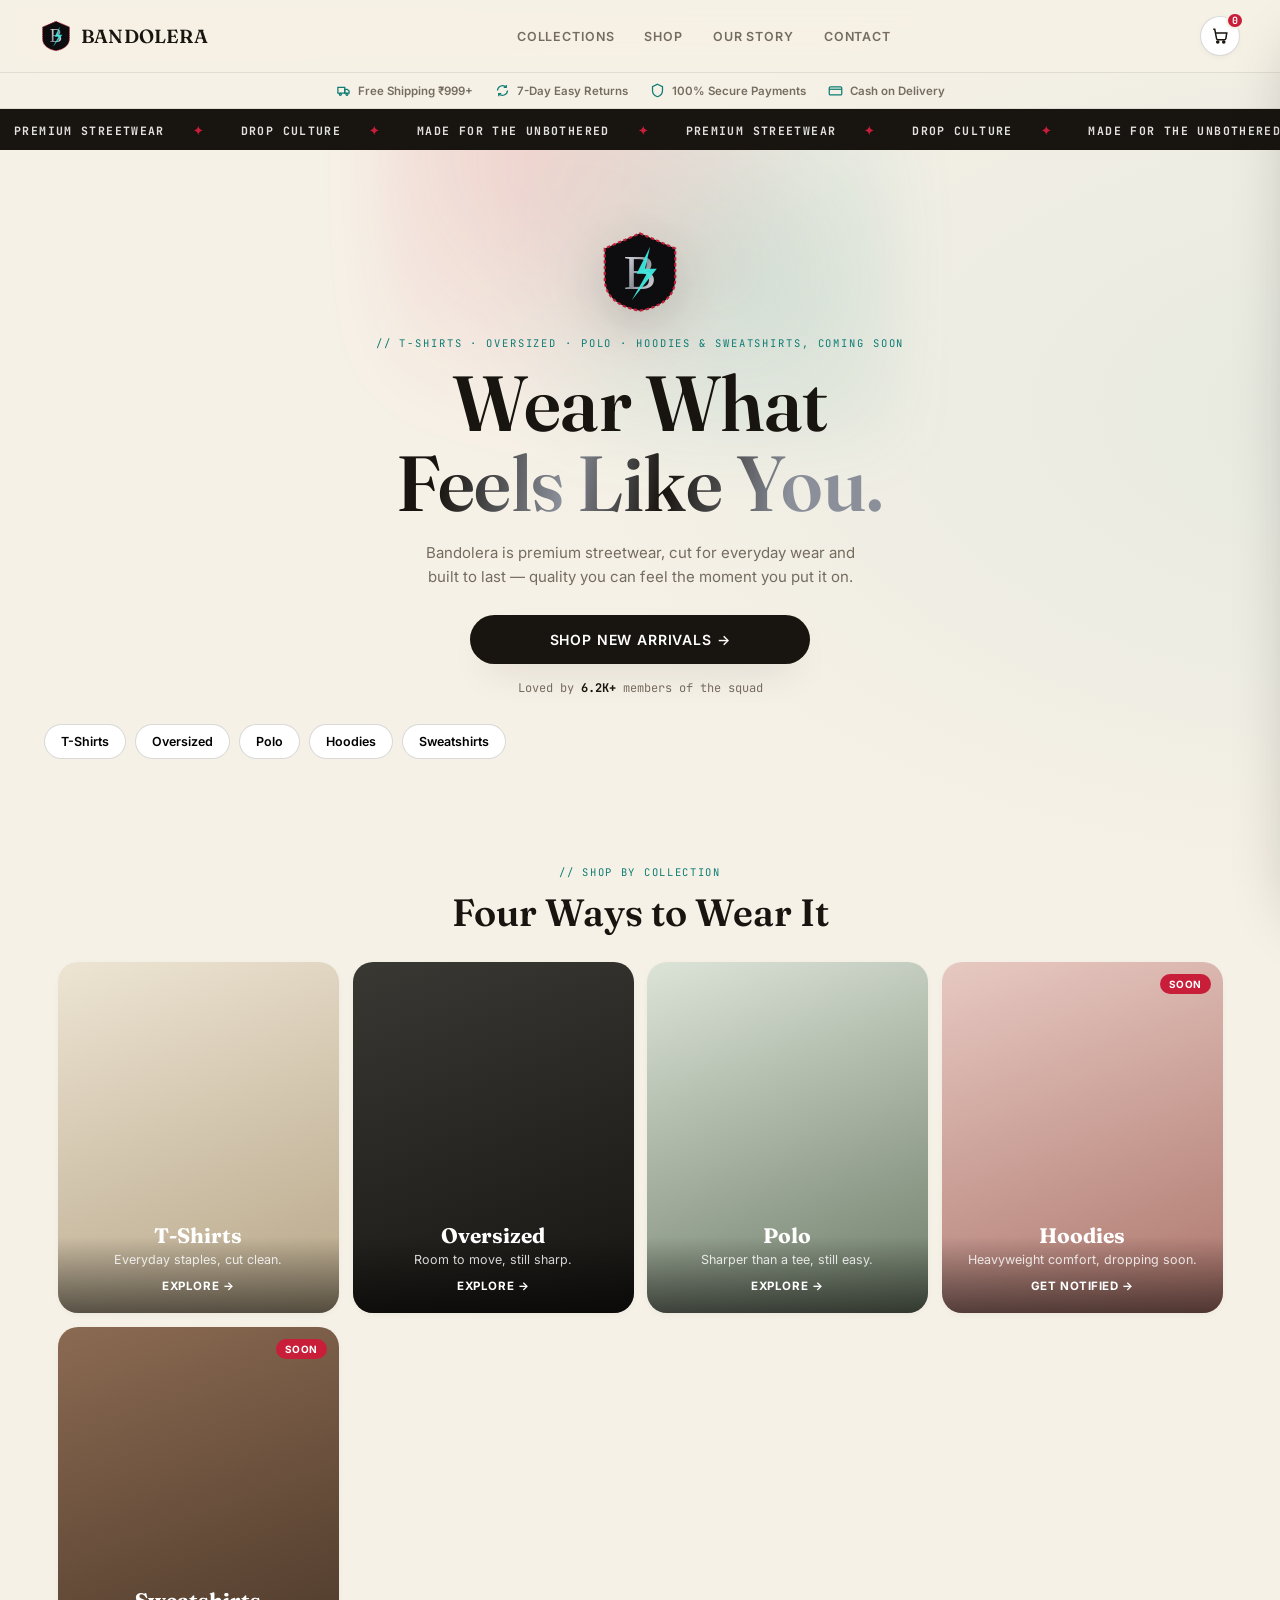
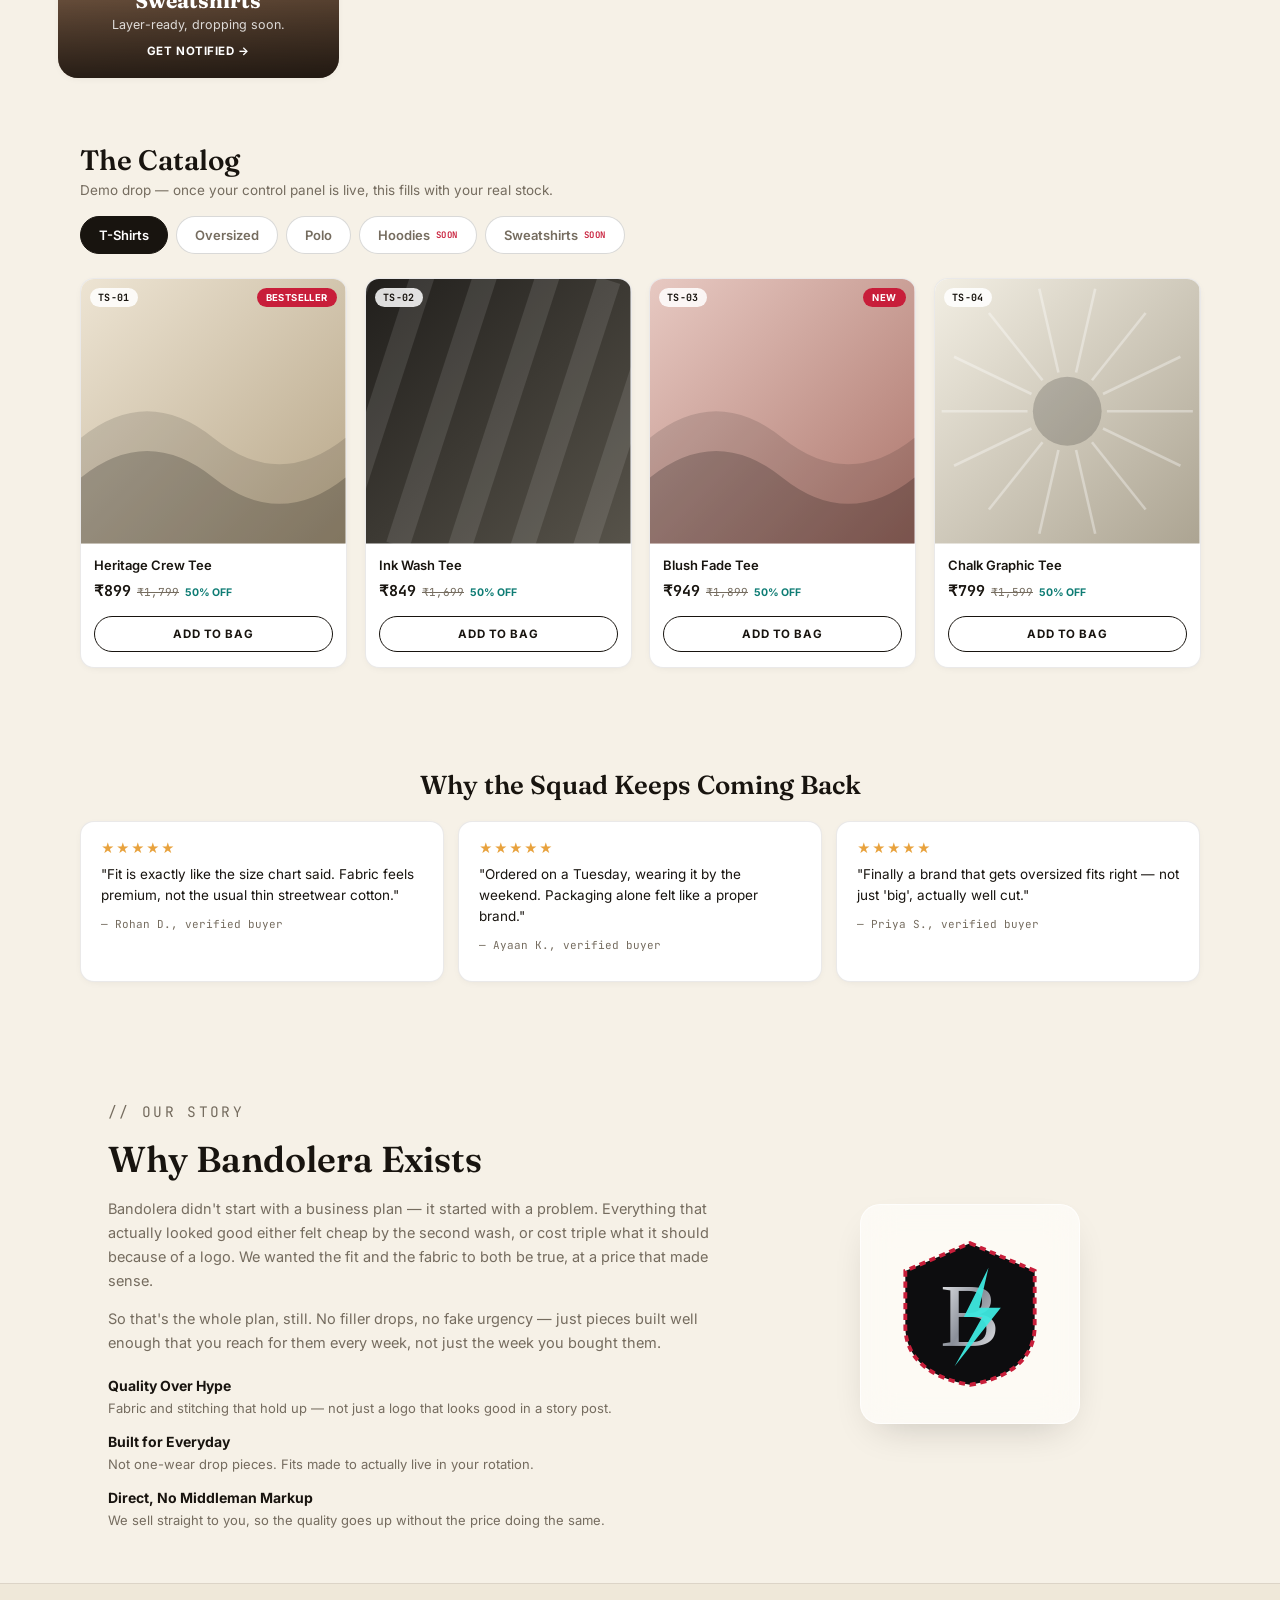
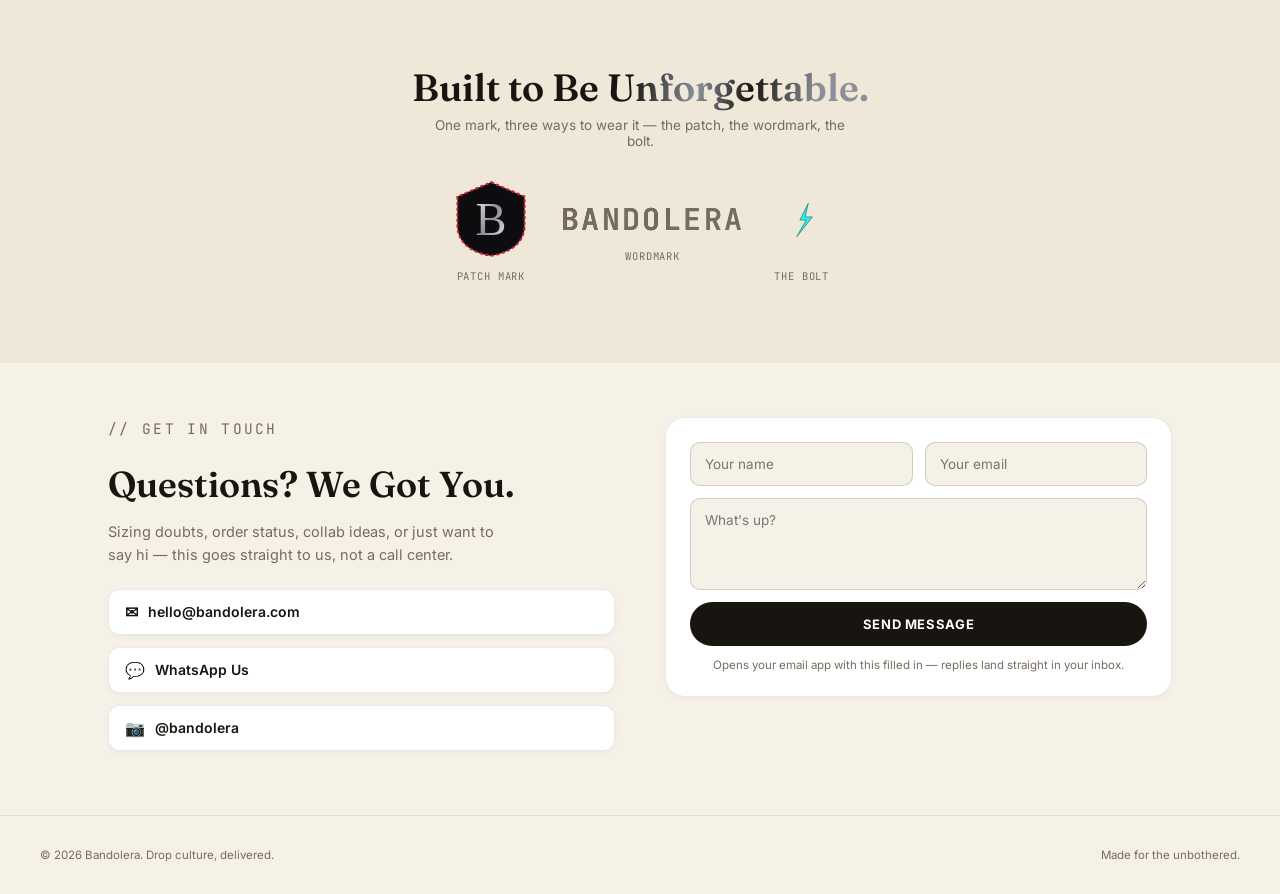
==== index.html @ 07de4660 "Add files via upload" ====
<!DOCTYPE html>
<html lang="en">
<head>
<meta charset="UTF-8">
<meta name="viewport" content="width=device-width, initial-scale=1.0, viewport-fit=cover">
<title>BANDOLERA — Drop Culture for the Unbothered</title>
<link rel="stylesheet" href="style.css">
</head>
<body>

<!-- ============ HEADER ============ -->
<header class="site-header">
  <div class="logo">
    <svg class="logo__mark" viewBox="0 0 100 100" xmlns="http://www.w3.org/2000/svg">
      <defs>
        <linearGradient id="logoChrome" x1="0" y1="0" x2="1" y2="1">
          <stop offset="0" stop-color="#F3F4F6"/>
          <stop offset="0.5" stop-color="#8A8F99"/>
          <stop offset="1" stop-color="#F3F4F6"/>
        </linearGradient>
      </defs>
      <path d="M50 4 L92 22 V58 C92 80 74 92 50 96 C26 92 8 80 8 58 V22 Z"
            fill="#0D0D0F" stroke="#C81E3A" stroke-width="2.5" stroke-dasharray="4 3"/>
      <text x="50" y="70" text-anchor="middle" font-family="Anton" font-size="58" fill="url(#logoChrome)">B</text>
      <path d="M62 20 L46 52 H58 L40 84 L70 46 H56 Z" fill="#3EE8E0" opacity="0.95"/>
    </svg>
    <span class="logo__word">BANDOLERA</span>
  </div>
  <nav class="nav-desktop">
    <a href="#collections">Collections</a>
    <a href="#shop" data-scroll-shop>Shop</a>
    <a href="#story">Our Story</a>
    <a href="#contact">Contact</a>
  </nav>
  <button class="cart-icon" id="cartIcon">
    <svg viewBox="0 0 24 24" fill="none" stroke="#18140F" stroke-width="2"><path d="M3 3h2l2.4 12.4a2 2 0 002 1.6h8.4a2 2 0 002-1.6L21 8H6"/><circle cx="9" cy="20" r="1.4" fill="#18140F"/><circle cx="17" cy="20" r="1.4" fill="#18140F"/></svg>
    <span class="badge" id="cartCount">0</span>
  </button>
</header>

<!-- ============ TRUST STRIP ============ -->
<div class="trust-strip">
  <div class="trust-item"><svg viewBox="0 0 24 24" fill="none" stroke="currentColor" stroke-width="2"><path d="M3 7h11v9H3z"/><path d="M14 10h4l3 3v3h-7z"/><circle cx="7" cy="18" r="1.6"/><circle cx="17.5" cy="18" r="1.6"/></svg>Free Shipping ₹999+</div>
  <div class="trust-item"><svg viewBox="0 0 24 24" fill="none" stroke="currentColor" stroke-width="2"><path d="M4 12a8 8 0 0114-5"/><path d="M20 12a8 8 0 01-14 5"/><path d="M18 3v4h-4"/><path d="M6 21v-4h4"/></svg>7-Day Easy Returns</div>
  <div class="trust-item"><svg viewBox="0 0 24 24" fill="none" stroke="currentColor" stroke-width="2"><path d="M12 2l8 4v6c0 5-3.5 8.5-8 10-4.5-1.5-8-5-8-10V6z"/></svg>100% Secure Payments</div>
  <div class="trust-item"><svg viewBox="0 0 24 24" fill="none" stroke="currentColor" stroke-width="2"><rect x="2" y="6" width="20" height="13" rx="2"/><path d="M2 10h20"/></svg>Cash on Delivery</div>
</div>

<!-- ============ MARQUEE ============ -->
<div class="marquee">
  <div class="marquee__track">
    <span>PREMIUM STREETWEAR</span><span class="marquee__dot">✦</span>
    <span>DROP CULTURE</span><span class="marquee__dot">✦</span>
    <span>MADE FOR THE UNBOTHERED</span><span class="marquee__dot">✦</span>
    <span>PREMIUM STREETWEAR</span><span class="marquee__dot">✦</span>
    <span>DROP CULTURE</span><span class="marquee__dot">✦</span>
    <span>MADE FOR THE UNBOTHERED</span><span class="marquee__dot">✦</span>
  </div>
</div>

<!-- ============ HERO ============ -->
<section class="hero">
  <div class="hero__blob"></div>
  <svg class="hero__mark" viewBox="0 0 100 100" xmlns="http://www.w3.org/2000/svg">
    <path d="M50 4 L92 22 V58 C92 80 74 92 50 96 C26 92 8 80 8 58 V22 Z"
          fill="#0D0D0F" stroke="#C81E3A" stroke-width="2.5" stroke-dasharray="4 3"/>
    <text x="50" y="70" text-anchor="middle" font-family="Anton" font-size="58" fill="url(#logoChrome)">B</text>
    <path d="M62 20 L46 52 H58 L40 84 L70 46 H56 Z" fill="#3EE8E0" opacity="0.95"/>
  </svg>
  <p class="hero__eyebrow">// T-Shirts · Oversized · Polo · Hoodies &amp; Sweatshirts, Coming Soon</p>
  <h1>Wear What<br><span class="chrome-text">Feels Like You.</span></h1>
  <p class="hero__tag">Bandolera is premium streetwear, cut for everyday wear and built to last — quality you can feel the moment you put it on.</p>
  <button class="hero__cta" data-scroll-shop>Shop New Arrivals →</button>
  <p class="hero__social">Loved by <b>6.2K+</b> members of the squad</p>

  <div class="chip-scroll">
    <button class="chip" data-scroll-shop>T-Shirts</button>
    <button class="chip" data-scroll-shop>Oversized</button>
    <button class="chip" data-scroll-shop>Polo</button>
    <button class="chip" data-scroll-shop>Hoodies</button>
    <button class="chip" data-scroll-shop>Sweatshirts</button>
  </div>
</section>

<!-- ============ COLLECTIONS SHOWCASE ============ -->
<section class="collections reveal" id="collections">
  <p class="eyebrow eyebrow--center">// Shop By Collection</p>
  <h2 class="collections__title">Four Ways to Wear It</h2>
  <div class="collections__grid">
    <button class="collection-card art-sand" data-goto-tab="tshirt">
      <div class="collection-card__body">
        <h3>T-Shirts</h3>
        <p>Everyday staples, cut clean.</p>
        <span class="collection-card__cta">Explore →</span>
      </div>
    </button>
    <button class="collection-card art-ink" data-goto-tab="oversized">
      <div class="collection-card__body">
        <h3>Oversized</h3>
        <p>Room to move, still sharp.</p>
        <span class="collection-card__cta">Explore →</span>
      </div>
    </button>
    <button class="collection-card art-olive" data-goto-tab="polo">
      <div class="collection-card__body">
        <h3>Polo</h3>
        <p>Sharper than a tee, still easy.</p>
        <span class="collection-card__cta">Explore →</span>
      </div>
    </button>
    <button class="collection-card art-blush" data-goto-tab="hoodie">
      <span class="collection-card__soon">Soon</span>
      <div class="collection-card__body">
        <h3>Hoodies</h3>
        <p>Heavyweight comfort, dropping soon.</p>
        <span class="collection-card__cta">Get Notified →</span>
      </div>
    </button>
    <button class="collection-card art-cocoa" data-goto-tab="sweatshirt">
      <span class="collection-card__soon">Soon</span>
      <div class="collection-card__body">
        <h3>Sweatshirts</h3>
        <p>Layer-ready, dropping soon.</p>
        <span class="collection-card__cta">Get Notified →</span>
      </div>
    </button>
  </div>
</section>

<!-- ============ SHOP ============ -->
<section class="shop" id="shop">
  <div class="shop__head">
    <div>
      <h2>The Catalog</h2>
      <p>Demo drop — once your control panel is live, this fills with your real stock.</p>
    </div>
  </div>

  <div class="tab-bar" id="tabBar"></div>
  <div id="shopContent"></div>
</section>

<!-- ============ TRUST / TESTIMONIALS ============ -->
<section class="trust-section reveal">
  <h2>Why the Squad Keeps Coming Back</h2>
  <div class="testi-grid">
    <div class="testi">
      <div class="testi__stars">★★★★★</div>
      <p class="quote">"Fit is exactly like the size chart said. Fabric feels premium, not the usual thin streetwear cotton."</p>
      <p class="testi__name">— Rohan D., verified buyer</p>
    </div>
    <div class="testi">
      <div class="testi__stars">★★★★★</div>
      <p class="quote">"Ordered on a Tuesday, wearing it by the weekend. Packaging alone felt like a proper brand."</p>
      <p class="testi__name">— Ayaan K., verified buyer</p>
    </div>
    <div class="testi">
      <div class="testi__stars">★★★★★</div>
      <p class="quote">"Finally a brand that gets oversized fits right — not just 'big', actually well cut."</p>
      <p class="testi__name">— Priya S., verified buyer</p>
    </div>
  </div>
</section>

<!-- ============ ABOUT / STORY ============ -->
<section class="story reveal" id="story">
  <div class="story__grid">
    <div class="story__text">
      <p class="eyebrow">// Our Story</p>
      <h2>Why Bandolera Exists</h2>
      <p>Bandolera didn't start with a business plan — it started with a problem. Everything that actually looked good either felt cheap by the second wash, or cost triple what it should because of a logo. We wanted the fit and the fabric to both be true, at a price that made sense.</p>
      <p>So that's the whole plan, still. No filler drops, no fake urgency — just pieces built well enough that you reach for them every week, not just the week you bought them.</p>
      <div class="story__points">
        <div class="story__point">
          <b>Quality Over Hype</b>
          <span>Fabric and stitching that hold up — not just a logo that looks good in a story post.</span>
        </div>
        <div class="story__point">
          <b>Built for Everyday</b>
          <span>Not one-wear drop pieces. Fits made to actually live in your rotation.</span>
        </div>
        <div class="story__point">
          <b>Direct, No Middleman Markup</b>
          <span>We sell straight to you, so the quality goes up without the price doing the same.</span>
        </div>
      </div>
    </div>
    <div class="story__mark">
      <svg viewBox="0 0 100 100" xmlns="http://www.w3.org/2000/svg">
        <path d="M50 4 L92 22 V58 C92 80 74 92 50 96 C26 92 8 80 8 58 V22 Z"
              fill="#0D0D0F" stroke="#C81E3A" stroke-width="2.5" stroke-dasharray="4 3"/>
        <text x="50" y="70" text-anchor="middle" font-family="Anton" font-size="58" fill="url(#logoChrome)">B</text>
        <path d="M62 20 L46 52 H58 L40 84 L70 46 H56 Z" fill="#3EE8E0" opacity="0.95"/>
      </svg>
    </div>
  </div>
</section>

<!-- ============ BRAND MARK ============ -->
<section class="brandmark reveal" id="brandmark">
  <h2>Built to Be <span class="chrome-text">Unforgettable.</span></h2>
  <p>One mark, three ways to wear it — the patch, the wordmark, the bolt.</p>
  <div class="brandmark__row">
    <div class="brandmark__cell">
      <svg width="80" height="80" viewBox="0 0 100 100">
        <path d="M50 4 L92 22 V58 C92 80 74 92 50 96 C26 92 8 80 8 58 V22 Z" fill="#0D0D0F" stroke="#C81E3A" stroke-width="2.5" stroke-dasharray="4 3"/>
        <text x="50" y="70" text-anchor="middle" font-family="Anton" font-size="58" fill="url(#logoChrome)">B</text>
      </svg>
      <span>Patch Mark</span>
    </div>
    <div class="brandmark__cell">
      <span class="logo__word chrome-text" style="font-size:30px;">BANDOLERA</span>
      <span>Wordmark</span>
    </div>
    <div class="brandmark__cell">
      <svg width="52" height="80" viewBox="0 0 100 100"><path d="M62 20 L46 52 H58 L40 84 L70 46 H56 Z" fill="#3EE8E0" stroke="#0B8F86" stroke-width="1.5"/></svg>
      <span>The Bolt</span>
    </div>
  </div>
</section>

<!-- ============ CONTACT ============ -->
<section class="contact reveal" id="contact">
  <div class="contact__grid">
    <div class="contact__text">
      <p class="eyebrow">// Get In Touch</p>
      <h2>Questions? We Got You.</h2>
      <p>Sizing doubts, order status, collab ideas, or just want to say hi — this goes straight to us, not a call center.</p>
      <div class="contact__links">
        <a href="mailto:hello@bandolera.com" class="contact__link">
          <span class="contact__icon">✉</span> hello@bandolera.com
        </a>
        <a href="https://wa.me/910000000000" class="contact__link" target="_blank" rel="noopener">
          <span class="contact__icon">💬</span> WhatsApp Us
        </a>
        <a href="https://instagram.com/bandolera" class="contact__link" target="_blank" rel="noopener">
          <span class="contact__icon">📷</span> @bandolera
        </a>
      </div>
    </div>
    <form class="contact__form" id="contactForm">
      <div class="field-row">
        <input type="text" placeholder="Your name" required>
        <input type="email" placeholder="Your email" required>
      </div>
      <textarea placeholder="What's up?" rows="4" required></textarea>
      <button type="submit">Send Message</button>
      <p class="contact__note">Opens your email app with this filled in — replies land straight in your inbox.</p>
    </form>
  </div>
</section>

<!-- ============ FOOTER ============ -->
<footer class="site-footer">
  <p>© 2026 Bandolera. Drop culture, delivered.</p>
  <p>Made for the unbothered.</p>
</footer>

<!-- ============ STICKY MINI CART ============ -->
<div class="mini-cart" id="miniCart">
  <div class="mini-cart__info"><b id="miniCartCount">0</b> items · <b id="miniCartTotal">₹0</b></div>
  <button class="mini-cart__cta" id="miniCartCta">View Bag</button>
</div>

<!-- ============ BOTTOM NAV ============ -->
<nav class="bottom-nav">
  <button class="nav-btn is-active" id="navHome">
    <svg viewBox="0 0 24 24" fill="none" stroke="currentColor" stroke-width="2"><path d="M3 11l9-7 9 7"/><path d="M5 10v10h14V10"/></svg>
    Home
  </button>
  <button class="nav-btn" id="navShop">
    <svg viewBox="0 0 24 24" fill="none" stroke="currentColor" stroke-width="2"><path d="M6 2l1.5 4h9L18 2"/><rect x="4" y="6" width="16" height="15" rx="2"/><path d="M9 10a3 3 0 006 0"/></svg>
    Shop
  </button>
  <button class="nav-btn" id="navDrops">
    <svg viewBox="0 0 24 24" fill="none" stroke="currentColor" stroke-width="2"><path d="M12 2l3 6 6 1-4.5 4.5L18 20l-6-3-6 3 1.5-6.5L3 9l6-1z"/></svg>
    Drops
  </button>
  <button class="nav-btn" id="navBag">
    <span class="nav-btn__dot">
      <svg viewBox="0 0 24 24" fill="none" stroke="currentColor" stroke-width="2"><path d="M3 3h2l2.4 12.4a2 2 0 002 1.6h8.4a2 2 0 002-1.6L21 8H6"/><circle cx="9" cy="20" r="1.4" fill="currentColor"/><circle cx="17" cy="20" r="1.4" fill="currentColor"/></svg>
      <span class="nav-btn__badge" id="navBagBadge">0</span>
    </span>
    Bag
  </button>
</nav>

<!-- ============ CART DRAWER ============ -->
<div class="scrim" id="scrim"></div>
<aside class="cart-drawer" id="cartDrawer">
  <div class="cart-drawer__grabber"></div>
  <div class="cart-drawer__head">
    <h3>Your Bag</h3>
    <button id="cartClose">×</button>
  </div>
  <div class="cart-body" id="cartBody"></div>
  <div class="cart-drawer__foot">
    <div class="cart-drawer__totalrow"><span>Subtotal</span><strong id="cartTotal">₹0</strong></div>
    <button class="checkout-btn" id="checkoutBtn">Checkout</button>
  </div>
</aside>

<div id="toastHost"></div>

<script src="https://checkout.razorpay.com/v1/checkout.js"></script>
<script src="data.js"></script>
<script src="logic.js"></script>
</body>
</html>
---- style.css ----
@import url('https://fonts.googleapis.com/css2?family=Fraunces:opsz,wght@9..144,500;9..144,600;9..144,700&family=Inter:wght@400;500;600;700;800&family=JetBrains+Mono:wght@500;700&display=swap');

:root{
  --bg: #F6F1E7;
  --bg-deep: #EFE8D9;
  --surface: rgba(255,255,255,.62);
  --surface-solid: #FFFFFF;
  --glass-border: rgba(255,255,255,.7);
  --ink: #18140F;
  --ink-dim: #756C5F;
  --line: rgba(24,20,15,.09);
  --line-strong: rgba(24,20,15,.16);

  --crimson: #C81E3A;
  --crimson-deep: #8F1729;
  --teal: #0E7C74;
  --teal-bg: rgba(14,124,116,.10);
  --chrome-1: #F2F3F5;
  --chrome-2: #8A8F99;

  --font-d: 'Fraunces', serif;
  --font-b: 'Inter', sans-serif;
  --font-m: 'JetBrains Mono', monospace;

  --radius: 20px;
  --radius-sm: 14px;
  --shadow-sm: 0 2px 10px -4px rgba(24,20,15,.10);
  --shadow-md: 0 16px 40px -18px rgba(24,20,15,.24);
  --shadow-lg: 0 30px 60px -20px rgba(24,20,15,.30);
  --safe-b: env(safe-area-inset-bottom, 0px);
}

*{ box-sizing:border-box; }
html{ scroll-behavior:smooth; }
body{
  margin:0;
  background:
    radial-gradient(1200px 500px at 10% -10%, rgba(200,30,58,.06), transparent),
    radial-gradient(900px 500px at 110% 10%, rgba(14,124,116,.07), transparent),
    var(--bg);
  color: var(--ink);
  font-family: var(--font-b);
  -webkit-font-smoothing: antialiased;
  padding-bottom: calc(64px + var(--safe-b));
}
img,svg{ display:block; max-width:100%; }
button{ font-family:inherit; cursor:pointer; }
a{ color:inherit; }

.glass{
  background: var(--surface);
  backdrop-filter: blur(18px) saturate(160%);
  -webkit-backdrop-filter: blur(18px) saturate(160%);
  border: 1px solid var(--glass-border);
}

.chrome-text{
  background: linear-gradient(100deg, var(--ink) 10%, var(--chrome-2) 35%, var(--ink) 55%, var(--chrome-2) 80%);
  -webkit-background-clip: text; background-clip: text; color: transparent;
}

/* ================= MARQUEE ================= */
.marquee{
  overflow:hidden; white-space:nowrap; background: var(--ink); padding: 10px 0;
  border-bottom: 1px solid var(--line);
}
.marquee__track{
  display:inline-block; animation: marquee-scroll 22s linear infinite;
  font-family: var(--font-m); font-size:11.5px; font-weight:700; letter-spacing:.12em;
  color: rgba(255,255,255,.88);
}
.marquee__track span{ padding: 0 14px; }
.marquee__dot{ color: var(--crimson); }
@keyframes marquee-scroll{ 0%{ transform: translateX(0); } 100%{ transform: translateX(-50%); } }

/* ================= SCROLL REVEAL ================= */
.reveal{ opacity:1; }
.reveal.reveal-armed{ opacity:0; transform: translateY(28px); transition: opacity .7s ease, transform .7s cubic-bezier(.2,.7,.3,1); }
.reveal.reveal-armed.is-visible{ opacity:1; transform: translateY(0); }

/* ================= 3D TILT ================= */
.card, .collection-card{ transform-style: preserve-3d; will-change: transform; }

/* ================= HEADER ================= */
.site-header{
  position: sticky; top:0; z-index:40;
  display:flex; align-items:center; justify-content:space-between;
  padding: 14px 18px;
  background: rgba(246,241,231,.72);
  backdrop-filter: blur(16px) saturate(160%);
  border-bottom: 1px solid var(--line);
}
.logo{ display:flex; align-items:center; gap:9px; }
.logo__mark{ width:32px; height:32px; }
.logo__word{ font-family: var(--font-d); font-weight:600; font-size: 19px; letter-spacing:.2px; }
.nav-desktop{ display:none; gap:30px; }
.nav-desktop a{
  color: var(--ink-dim); text-decoration:none;
  font-size: 12.5px; letter-spacing:.07em; text-transform:uppercase; font-weight:600;
}
.nav-desktop a:hover{ color: var(--ink); }

.cart-icon{
  position:relative; display:flex; align-items:center; justify-content:center;
  width:40px; height:40px; border-radius:50%;
  background: var(--surface-solid); border:1px solid var(--line-strong);
  box-shadow: var(--shadow-sm);
}
.cart-icon svg{ width:18px; height:18px; }
.cart-icon .badge{
  position:absolute; top:-5px; right:-5px;
  background: var(--crimson); color:#fff;
  font-family: var(--font-m); font-size:10px; font-weight:700;
  min-width:17px; height:17px; border-radius:9px;
  display:flex; align-items:center; justify-content:center; padding:0 4px;
  border:2px solid var(--bg);
}
.cart-icon.bump{ animation: bump .35s ease; }
@keyframes bump{ 0%{transform:scale(1)} 40%{transform:scale(1.16)} 100%{transform:scale(1)} }

/* ================= TRUST STRIP ================= */
.trust-strip{
  display:flex; gap:22px; overflow-x:auto; padding: 10px 18px;
  border-bottom: 1px solid var(--line);
  -webkit-overflow-scrolling: touch;
}
.trust-strip::-webkit-scrollbar{ display:none; }
.trust-item{
  display:flex; align-items:center; gap:7px; flex-shrink:0;
  font-size:11.5px; font-weight:600; color: var(--ink-dim); white-space:nowrap;
}
.trust-item svg{ width:15px; height:15px; color: var(--teal); flex-shrink:0; }

/* ================= HERO ================= */
.hero{ position:relative; padding: 46px 18px 30px; text-align:center; overflow:hidden; }
.hero > *{ position:relative; z-index:1; }
.hero__blob{
  position:absolute !important; top:-120px; left:50%; transform:translateX(-50%);
  width:520px; height:420px; z-index:0;
  background: radial-gradient(circle at 30% 30%, rgba(200,30,58,.14), transparent 60%),
              radial-gradient(circle at 70% 60%, rgba(14,124,116,.14), transparent 60%);
  filter: blur(30px);
  pointer-events:none;
}
.hero__mark{ width:72px; height:72px; margin: 0 auto 18px; filter: drop-shadow(0 14px 24px rgba(24,20,15,.18)); }
.hero__eyebrow{ font-family: var(--font-m); color: var(--teal); font-size:10.5px; letter-spacing:.18em; text-transform:uppercase; margin:0 0 14px; }
.hero h1{
  font-family: var(--font-d); font-weight:600; font-size: clamp(38px, 11vw, 78px);
  line-height: 1.02; margin:0; letter-spacing:-.5px;
}
.hero__tag{ max-width:440px; color: var(--ink-dim); font-size:15px; margin: 18px auto 26px; line-height:1.6; }

.hero__cta{
  display:inline-flex; align-items:center; justify-content:center; gap:10px;
  width:100%; max-width:340px;
  background: var(--ink); color:#fff; border:none;
  padding: 16px 26px; font-weight:600; font-size:14px;
  text-transform:uppercase; letter-spacing:.06em; border-radius: 30px;
  box-shadow: var(--shadow-md); transition: transform .15s ease;
}
.hero__cta:active{ transform: scale(.98); }

.hero__social{ margin-top:16px; font-size:12px; color: var(--ink-dim); font-family: var(--font-m); }
.hero__social b{ color: var(--ink); }

.chip-scroll{ display:flex; gap:9px; margin-top:26px; overflow-x:auto; padding:2px 4px 6px; scroll-snap-type:x proximity; -webkit-overflow-scrolling:touch; }
.chip-scroll::-webkit-scrollbar{ display:none; }
.chip{
  scroll-snap-align:start; flex-shrink:0;
  background: var(--surface-solid); border:1px solid var(--line-strong);
  padding: 9px 16px; border-radius:20px; font-size:12.5px; font-weight:600;
}

/* ================= COLLECTIONS SHOWCASE ================= */
.eyebrow{ font-family: var(--font-m); color: var(--teal); font-size:10.5px; letter-spacing:.16em; text-transform:uppercase; margin:0 0 10px; }
.eyebrow--center{ text-align:center; }
.collections{ padding: 44px 18px 10px; max-width:1200px; margin:0 auto; text-align:center; }
.collections__title{ font-family: var(--font-d); font-weight:600; font-size: clamp(26px,5vw,38px); margin:0 0 26px; }
.collections__grid{ display:grid; grid-template-columns:1fr; gap:14px; text-align:left; }
@media(min-width:640px){ .collections__grid{ grid-template-columns: repeat(2,1fr); } }
@media(min-width:900px){ .collections__grid{ grid-template-columns: repeat(4,1fr); } }

.collection-card{
  position:relative; border:none; border-radius: var(--radius); overflow:hidden;
  aspect-ratio: 4/5; padding:0; cursor:pointer;
  box-shadow: var(--shadow-sm); transition: box-shadow .25s ease, transform .25s ease;
}
.collection-card:hover{ box-shadow: var(--shadow-md); transform: translateY(-3px); }
.collection-card.art-sand{ background: linear-gradient(160deg, #EDE4D3, #B7A688); }
.collection-card.art-ink{ background: linear-gradient(160deg, #3A3833, #161512); }
.collection-card.art-blush{ background: linear-gradient(160deg, #E7C9C2, #AD766C); }
.collection-card.art-cocoa{ background: linear-gradient(160deg, #8B6A52, #4A3728); }
.collection-card.art-olive{ background: linear-gradient(160deg, #DCE4D8, #6E7C68); }
.collection-card__soon{
  position:absolute; top:12px; right:12px; background: var(--crimson); color:#fff;
  font-size:10px; font-weight:700; text-transform:uppercase; letter-spacing:.05em;
  padding: 4px 9px; border-radius:20px;
}
.collection-card__body{
  position:absolute; left:0; right:0; bottom:0; padding: 18px 18px 20px;
  background: linear-gradient(0deg, rgba(0,0,0,.55), transparent 70%);
}
.collection-card__body h3{ font-family: var(--font-d); color:#fff; font-size:21px; margin:0 0 4px; }
.collection-card__body p{ color: rgba(255,255,255,.82); font-size:12.5px; margin:0 0 10px; }
.collection-card__cta{ color:#fff; font-weight:700; font-size:11.5px; text-transform:uppercase; letter-spacing:.05em; }

/* ================= STORY / ABOUT ================= */
.story{ padding: 54px 18px; max-width:1100px; margin:0 auto; }
.story__grid{ display:grid; grid-template-columns:1fr; gap:34px; align-items:center; }
@media(min-width:860px){ .story__grid{ grid-template-columns: 1.2fr .8fr; gap:56px; } }
.story h2{ font-family: var(--font-d); font-weight:600; font-size: clamp(26px,5vw,36px); margin:0 0 16px; }
.story p{ color: var(--ink-dim); font-size:14.5px; line-height:1.65; margin:0 0 14px; }
.story__points{ margin-top: 22px; display:flex; flex-direction:column; gap:16px; }
.story__point b{ display:block; font-size:14px; margin-bottom:3px; }
.story__point span{ font-size:13px; color: var(--ink-dim); }
.story__mark{
  justify-self:center; width:100%; max-width:220px;
  background: var(--surface); backdrop-filter: blur(18px) saturate(160%);
  border: 1px solid var(--glass-border); border-radius: var(--radius);
  padding: 32px; box-shadow: var(--shadow-md);
}

/* ================= SHOP ================= */
.shop{ padding: 36px 18px 56px; max-width:1200px; margin:0 auto; }
.shop__head{ margin-bottom:18px; }
.shop__head h2{ font-family: var(--font-d); font-weight:600; font-size: 28px; margin:0; }
.shop__head p{ color: var(--ink-dim); margin:5px 0 0; font-size:13.5px; }

.tab-bar{ display:flex; gap:8px; margin-bottom:22px; overflow-x:auto; padding-bottom:2px; -webkit-overflow-scrolling:touch; }
.tab-bar::-webkit-scrollbar{ display:none; }
.tab{
  flex-shrink:0; background: var(--surface-solid); border:1px solid var(--line-strong); color: var(--ink-dim);
  padding: 10px 18px; border-radius:24px; font-weight:600; font-size:13px;
  display:flex; align-items:center; gap:6px;
}
.tab__note{ font-family: var(--font-m); font-size:9px; color: var(--crimson); text-transform:uppercase; letter-spacing:.05em; }
.tab.is-active{ background: var(--ink); color:#fff; border-color:var(--ink); }
.tab.is-active .tab__note{ color:#F1B6BE; }

.grid{ display:grid; grid-template-columns: repeat(2, 1fr); gap:14px; }

.card{
  background: var(--surface-solid); border:1px solid var(--line);
  border-radius: var(--radius-sm); overflow:hidden;
  box-shadow: var(--shadow-sm);
  transition: box-shadow .25s ease, transform .25s ease;
}
.card:hover{ box-shadow: var(--shadow-md); transform: translateY(-3px); }

.card__art{ position:relative; aspect-ratio:1/1; overflow:hidden; }
.card__art img{ width:100%; height:100%; object-fit:cover; }
.card__link{ display:block; text-decoration:none; color:inherit; }
.card__foot{ padding: 0 13px 15px; }
.card__dots{
  position:absolute; bottom:9px; left:50%; transform:translateX(-50%);
  display:flex; gap:5px; z-index:2;
}
.card__dot{ width:6px; height:6px; border-radius:50%; background: rgba(255,255,255,.55); transition: background .2s ease; }
.card__dot.is-active{ background: #fff; }
.card__details{
  font-size:11.5px; color: var(--ink-dim); margin:0 0 10px;
  display:-webkit-box; -webkit-line-clamp:2; -webkit-box-orient:vertical; overflow:hidden;
}
.card__art .art{ width:100%; height:100%; }
.card__tag{
  position:absolute; top:9px; left:9px;
  font-family: var(--font-m); font-size:10px; font-weight:700;
  background: rgba(255,255,255,.85); color: var(--ink);
  padding: 3px 8px; border-radius:20px; letter-spacing:.03em;
  backdrop-filter: blur(6px);
  max-width: 70%; white-space:nowrap; overflow:hidden; text-overflow:ellipsis;
}
.card__badge{
  position:absolute; top:9px; right:9px;
  background: var(--crimson); color:#fff;
  font-size:9.5px; font-weight:700; text-transform:uppercase; letter-spacing:.04em;
  padding: 4px 9px; border-radius:20px;
}
.card__body{ padding: 13px 13px 4px; }
.card__name{ font-size:13px; font-weight:600; margin:0 0 8px; line-height:1.3; min-height:34px; }
.card__price{ display:flex; align-items:baseline; gap:6px; margin-bottom:11px; flex-wrap:wrap; }
.price-now{ font-family: var(--font-m); font-weight:700; font-size:15px; }
.price-mrp{ font-family: var(--font-m); font-size:11px; color: var(--ink-dim); text-decoration:line-through; }
.price-off{ font-size:10.5px; color: var(--teal); font-weight:700; }

.btn-add{
  width:100%; padding:10px; border:1.5px solid var(--ink); border-radius:24px;
  background: var(--surface-solid); color: var(--ink);
  font-weight:700; font-size:11.5px; text-transform:uppercase; letter-spacing:.05em;
  transition: background .15s ease, color .15s ease;
}
.btn-add__check{ display:none; }
.btn-add.is-added{ background: var(--teal); border-color:var(--teal); color:#fff; }
.btn-add.is-added .btn-add__label{ display:none; }
.btn-add.is-added .btn-add__check{ display:inline; }
.btn-add:active{ transform: scale(.97); }

@media (min-width:560px){ .grid{ grid-template-columns: repeat(3,1fr); gap:18px; } }
@media (min-width:900px){ .grid{ grid-template-columns: repeat(4,1fr); } .card__name{ min-height:auto; } }

/* ================= PRODUCT DETAIL PAGE ================= */
.pd-wrap{ max-width:1100px; margin:0 auto; padding:24px 18px 60px; }
.pd-back{ display:inline-flex; align-items:center; gap:6px; color:var(--ink-dim); text-decoration:none; font-size:13px; font-weight:600; margin-bottom:18px; }
.pd-back:hover{ color:var(--ink); }

.pd-grid{ display:grid; grid-template-columns:1fr; gap:28px; }
@media(min-width:860px){ .pd-grid{ grid-template-columns: 1.1fr 1fr; gap:48px; } }

.pd-gallery__main{
  aspect-ratio:1/1; border-radius: var(--radius); overflow:hidden;
  background: var(--surface-solid); border:1px solid var(--line); box-shadow: var(--shadow-sm);
}
.pd-gallery__main img{ width:100%; height:100%; object-fit:cover; }
.pd-gallery__main .art{ width:100%; height:100%; }
.pd-thumbs{ display:flex; gap:10px; margin-top:12px; overflow-x:auto; }
.pd-thumb{
  flex-shrink:0; width:64px; height:64px; border-radius:10px; overflow:hidden;
  border:2px solid transparent; padding:0; background:none; cursor:pointer;
}
.pd-thumb img{ width:100%; height:100%; object-fit:cover; display:block; }
.pd-thumb.is-active{ border-color: var(--crimson); }

.pd-info{ padding-top:4px; }
.pd-info h1{ font-family: var(--font-d); font-weight:600; font-size: clamp(26px,4vw,34px); margin:6px 0 14px; }
.pd-badge{ position:static; display:inline-block; margin-bottom:8px; }
.pd-price{ display:flex; align-items:baseline; gap:10px; margin-bottom:18px; flex-wrap:wrap; }
.pd-price .price-now{ font-size:22px; }
.pd-price .price-mrp{ font-size:14px; }
.pd-price .price-off{ font-size:13px; }
.pd-details{ color: var(--ink-dim); font-size:14.5px; line-height:1.65; margin-bottom:26px; }
.pd-add{ width:100%; max-width:320px; padding:15px; font-size:13px; }

.pd-similar{ margin-top:64px; }
.pd-similar h2{ font-family: var(--font-d); font-weight:600; font-size:24px; margin:0 0 18px; }

.empty-live{
  text-align:center; padding:54px 24px; border:1px dashed var(--line-strong);
  border-radius: var(--radius); color: var(--ink-dim); font-size:14px;
}

/* ================= COMING SOON POSTER ================= */
.coming-soon-poster{
  display:grid; grid-template-columns:1fr; border-radius: var(--radius);
  overflow:hidden; box-shadow: var(--shadow-lg); border:1px solid var(--line);
}
@media (min-width:760px){ .coming-soon-poster{ grid-template-columns: 1fr 1fr; min-height:420px; } }

.csp__art{
  position:relative; display:flex; align-items:center; justify-content:center;
  padding:36px; aspect-ratio:1/1; overflow:hidden;
}
@media (min-width:760px){ .csp__art{ aspect-ratio:auto; } }
.cs-hoodie .csp__art{ background: linear-gradient(160deg,#3A2A28,#1C1412); }
.cs-sweatshirt .csp__art{ background: linear-gradient(160deg,#3A2A18,#1C140C); }
.csp__icon{ width:58%; max-width:230px; color: rgba(255,255,255,.16); }

.csp__stamp{
  position:absolute; top:28px; right:-38px; z-index:2;
  background: var(--crimson); color:#fff;
  padding:6px 48px; font-family: var(--font-m); font-size:10.5px; font-weight:700;
  text-transform:uppercase; letter-spacing:.09em;
  transform: rotate(35deg); box-shadow:0 6px 14px rgba(0,0,0,.28);
}

.csp__content{
  padding:36px 32px; background: var(--surface-solid);
  display:flex; flex-direction:column; justify-content:center;
}
.csp__content .eyebrow{ margin-bottom:8px; }
.csp__content h3{ font-family: var(--font-d); font-weight:600; font-size: clamp(30px,5vw,42px); margin:0 0 12px; line-height:1.05; }
.csp__tag{ color: var(--ink-dim); font-size:14px; max-width:340px; margin:0 0 24px; }

.notify-row{ display:flex; gap:8px; max-width:380px; flex-wrap:wrap; }
.notify-row input{
  flex:1; min-width:180px; padding: 13px 16px; border-radius:26px;
  border:1px solid var(--line-strong); background: var(--bg);
  font-family: var(--font-b); font-size:13.5px; color: var(--ink);
}
.notify-row input:focus{ outline:2px solid var(--teal); outline-offset:1px; }
.notify-row button{
  background: var(--ink); color:#fff; border:none; padding:13px 22px;
  border-radius:26px; font-weight:700; font-size:12.5px; text-transform:uppercase; letter-spacing:.05em;
}

/* ================= TESTIMONIALS ================= */
.trust-section{ padding: 10px 18px 50px; max-width:1200px; margin:0 auto; }
.trust-section h2{ font-family: var(--font-d); font-weight:600; font-size:26px; margin:0 0 20px; text-align:center; }
.testi-grid{ display:grid; grid-template-columns:1fr; gap:14px; }
.testi{
  background: var(--surface-solid); border:1px solid var(--line); border-radius: var(--radius-sm);
  padding:18px 20px; box-shadow: var(--shadow-sm);
}
.testi__stars{ color:#E8A23D; font-size:13px; margin-bottom:8px; letter-spacing:1px; }
.testi p.quote{ font-size:13.5px; margin:0 0 10px; color: var(--ink); line-height:1.55; }
.testi__name{ font-family: var(--font-m); font-size:11px; color: var(--ink-dim); }
@media (min-width:700px){ .testi-grid{ grid-template-columns: repeat(3,1fr); } }

/* ================= BRAND MARK ================= */
.brandmark{ padding: 54px 18px; text-align:center; border-top:1px solid var(--line); background: var(--bg-deep); }
.brandmark h2{ font-family: var(--font-d); font-weight:600; font-size: clamp(24px,6vw,38px); margin:0 0 6px; }
.brandmark p{ color: var(--ink-dim); max-width:420px; margin:0 auto 30px; font-size:13.5px; }
.brandmark__row{ display:flex; gap:30px; justify-content:center; flex-wrap:wrap; align-items:center; }
.brandmark__cell{ display:flex; flex-direction:column; align-items:center; gap:10px; }
.brandmark__cell span{ font-family: var(--font-m); font-size:10.5px; color: var(--ink-dim); text-transform:uppercase; letter-spacing:.08em; }

/* ================= CONTACT ================= */
.contact{ padding: 54px 18px 64px; max-width:1100px; margin:0 auto; }
.contact__grid{ display:grid; grid-template-columns:1fr; gap:30px; }
@media(min-width:860px){ .contact__grid{ grid-template-columns: 1fr 1fr; gap:50px; align-items:start; } }
.contact h2{ font-family: var(--font-d); font-weight:600; font-size: clamp(26px,5vw,36px); margin:0 0 14px; }
.contact__text p{ color: var(--ink-dim); font-size:14.5px; line-height:1.6; margin:0 0 22px; max-width:400px; }
.contact__links{ display:flex; flex-direction:column; gap:12px; }
.contact__link{
  display:flex; align-items:center; gap:10px; text-decoration:none; color: var(--ink);
  font-weight:600; font-size:14px; padding:12px 16px; border-radius:12px;
  background: var(--surface-solid); border:1px solid var(--line); box-shadow: var(--shadow-sm);
  transition: transform .2s ease, box-shadow .2s ease;
}
.contact__link:hover{ transform: translateX(4px); box-shadow: var(--shadow-md); }
.contact__icon{ font-size:16px; }

.contact__form{
  background: var(--surface-solid); border:1px solid var(--line); border-radius: var(--radius);
  padding:24px; box-shadow: var(--shadow-sm); display:flex; flex-direction:column; gap:12px;
}
.field-row{ display:flex; gap:12px; flex-wrap:wrap; }
.field-row input{ flex:1; min-width:140px; }
.contact__form input, .contact__form textarea{
  padding:13px 14px; border-radius:10px; border:1px solid var(--line-strong);
  font-family: var(--font-b); font-size:13.5px; color: var(--ink); background: var(--bg);
  resize: vertical;
}
.contact__form input:focus, .contact__form textarea:focus{ outline:2px solid var(--teal); outline-offset:1px; }
.contact__form button{
  background: var(--ink); color:#fff; border:none; padding:14px; border-radius:24px;
  font-weight:700; font-size:13px; text-transform:uppercase; letter-spacing:.05em;
}
.contact__note{ font-size:11.5px; color: var(--ink-dim); margin:0; max-width:none; text-align:center; }

/* ================= FOOTER ================= */
.site-footer{ padding: 30px 18px calc(26px + var(--safe-b)); border-top:1px solid var(--line); display:flex; flex-direction:column; gap:6px; align-items:center; text-align:center; }
.site-footer p{ color: var(--ink-dim); font-size:11.5px; margin:0; }

/* ================= STICKY MINI CART ================= */
.mini-cart{
  position:fixed; left:12px; right:12px; bottom: calc(64px + var(--safe-b) + 10px); z-index:45;
  background: rgba(24,20,15,.88); color:#fff; backdrop-filter: blur(14px);
  border-radius:16px; padding:12px 16px;
  display:flex; align-items:center; justify-content:space-between; gap:12px;
  box-shadow: var(--shadow-lg);
  transform: translateY(120%); opacity:0; pointer-events:none;
  transition: transform .3s ease, opacity .3s ease;
}
.mini-cart.is-visible{ transform: translateY(0); opacity:1; pointer-events:auto; }
.mini-cart__info{ font-size:12.5px; }
.mini-cart__info b{ font-family: var(--font-m); }
.mini-cart__cta{ background: var(--crimson); color:#fff; border:none; padding:9px 16px; border-radius:20px; font-weight:700; font-size:12px; text-transform:uppercase; letter-spacing:.04em; }

/* ================= BOTTOM NAV ================= */
.bottom-nav{
  position:fixed; left:0; right:0; bottom:0; z-index:44;
  display:flex; justify-content:space-around;
  background: rgba(246,241,231,.86); backdrop-filter: blur(16px) saturate(160%);
  border-top:1px solid var(--line);
  padding: 8px 6px calc(8px + var(--safe-b));
}
.nav-btn{ background:none; border:none; display:flex; flex-direction:column; align-items:center; gap:3px; color: var(--ink-dim); font-size:10px; font-weight:600; padding:4px 10px; }
.nav-btn svg{ width:21px; height:21px; }
.nav-btn.is-active{ color: var(--crimson); }
.nav-btn__dot{ position:relative; }
.nav-btn__badge{
  position:absolute; top:-4px; right:-8px; background: var(--crimson); color:#fff; font-family:var(--font-m);
  font-size:9px; font-weight:700; min-width:14px; height:14px; border-radius:8px;
  display:flex; align-items:center; justify-content:center; padding:0 3px;
}

/* ================= CART DRAWER ================= */
.scrim{ position:fixed; inset:0; background: rgba(24,20,15,.38); opacity:0; pointer-events:none; transition: opacity .25s ease; z-index:48; }
.scrim.is-open{ opacity:1; pointer-events:auto; }

.cart-drawer{
  position:fixed; z-index:49;
  background: rgba(255,255,255,.86); backdrop-filter: blur(22px) saturate(160%);
  display:flex; flex-direction:column; box-shadow: var(--shadow-lg);
  left:0; right:0; bottom:0; max-height:82vh;
  border-radius: 22px 22px 0 0;
  border-top: 1px solid var(--glass-border);
  transform: translateY(100%); transition: transform .32s cubic-bezier(.2,.8,.3,1);
}
.cart-drawer.is-open{ transform: translateY(0); }
.cart-drawer__grabber{ width:40px; height:4px; border-radius:2px; background: var(--line-strong); margin:10px auto 0; }
.cart-drawer__head{ display:flex; align-items:center; justify-content:space-between; padding:12px 20px 14px; border-bottom:1px solid var(--line); }
.cart-drawer__head h3{ font-family: var(--font-d); font-weight:600; margin:0; font-size:19px; }
.cart-drawer__head button{ background: var(--surface-solid); border:none; color: var(--ink-dim); font-size:18px; width:30px; height:30px; border-radius:50%; }

.cart-body{ flex:1; overflow-y:auto; padding:14px 20px; }
.cart-empty{ color: var(--ink-dim); font-size:14px; margin-top:24px; text-align:center; }

.cart-line{ display:flex; gap:12px; align-items:center; padding:12px 0; border-bottom:1px solid var(--line); }
.cart-line__art{ width:52px; height:52px; border-radius:10px; overflow:hidden; flex-shrink:0; border:1px solid var(--line); }
.cart-line__info{ flex:1; }
.cart-line__name{ margin:0 0 4px; font-size:13px; font-weight:600; }
.cart-line__price{ margin:0; font-family: var(--font-m); font-size:12px; color: var(--ink-dim); }
.qty{ display:flex; align-items:center; gap:8px; font-family: var(--font-m); font-size:13px; }
.qty button{ width:24px; height:24px; border-radius:50%; border:1px solid var(--line-strong); background: var(--surface-solid); color: var(--ink); }

.cart-drawer__foot{ padding:14px 20px calc(18px + var(--safe-b)); border-top:1px solid var(--line); }
.cart-drawer__totalrow{ display:flex; justify-content:space-between; margin-bottom:12px; font-family: var(--font-m); font-size:14px; }
.checkout-btn{ width:100%; padding:15px; border:none; border-radius:26px; background: var(--ink); color:#fff; font-weight:700; letter-spacing:.05em; text-transform:uppercase; font-size:13px; }

/* ================= TOAST ================= */
#toastHost{ position:fixed; bottom: calc(78px + var(--safe-b)); left:50%; transform:translateX(-50%); z-index:60; display:flex; flex-direction:column; gap:8px; align-items:center; width:calc(100% - 32px); max-width:360px; }
.toast{ background: var(--ink); color:#fff; font-weight:600; font-size:12.5px; padding:12px 18px; border-radius:24px; text-align:center; opacity:0; transform: translateY(10px); transition: all .3s ease; box-shadow: var(--shadow-md); }
.toast.is-in{ opacity:1; transform: translateY(0); }

/* ================= FLY GHOST ================= */
.fly-ghost{ position:fixed; z-index:70; border-radius:10px; overflow:hidden; pointer-events:none; transition: transform .5s cubic-bezier(.2,.8,.3,1), opacity .5s ease; border:1px solid var(--line); }

/* ================= DESKTOP ================= */
@media (min-width:900px){
  body{ padding-bottom:0; }
  .bottom-nav{ display:none; }
  .mini-cart{ display:none; }
  .nav-desktop{ display:flex; }
  .site-header{ padding:16px 40px; }
  .trust-strip{ padding:10px 40px; justify-content:center; }
  .hero{ padding: 80px 40px 56px; }
  .hero__mark{ margin:0 auto 22px; width:84px; height:84px; }
  .shop{ padding: 56px 40px 90px; }
  .shop__head{ display:flex; align-items:flex-end; justify-content:space-between; }
  .trust-section{ padding: 10px 40px 64px; }
  .brandmark{ padding: 80px 40px; }
  .site-footer{ flex-direction:row; justify-content:space-between; padding: 32px 40px; text-align:left; }

  .cart-drawer{
    top:0; left:auto; right:0; bottom:0; height:100%; max-height:none;
    width: min(400px, 92vw); border-radius:0; border-left:1px solid var(--glass-border); border-top:none;
    transform: translateX(100%);
  }
  .cart-drawer.is-open{ transform: translateX(0); }
  .cart-drawer__grabber{ display:none; }
  #toastHost{ bottom:22px; }
}

@media (prefers-reduced-motion: reduce){ *{ animation-duration:.001ms !important; transition-duration:.001ms !important; } }
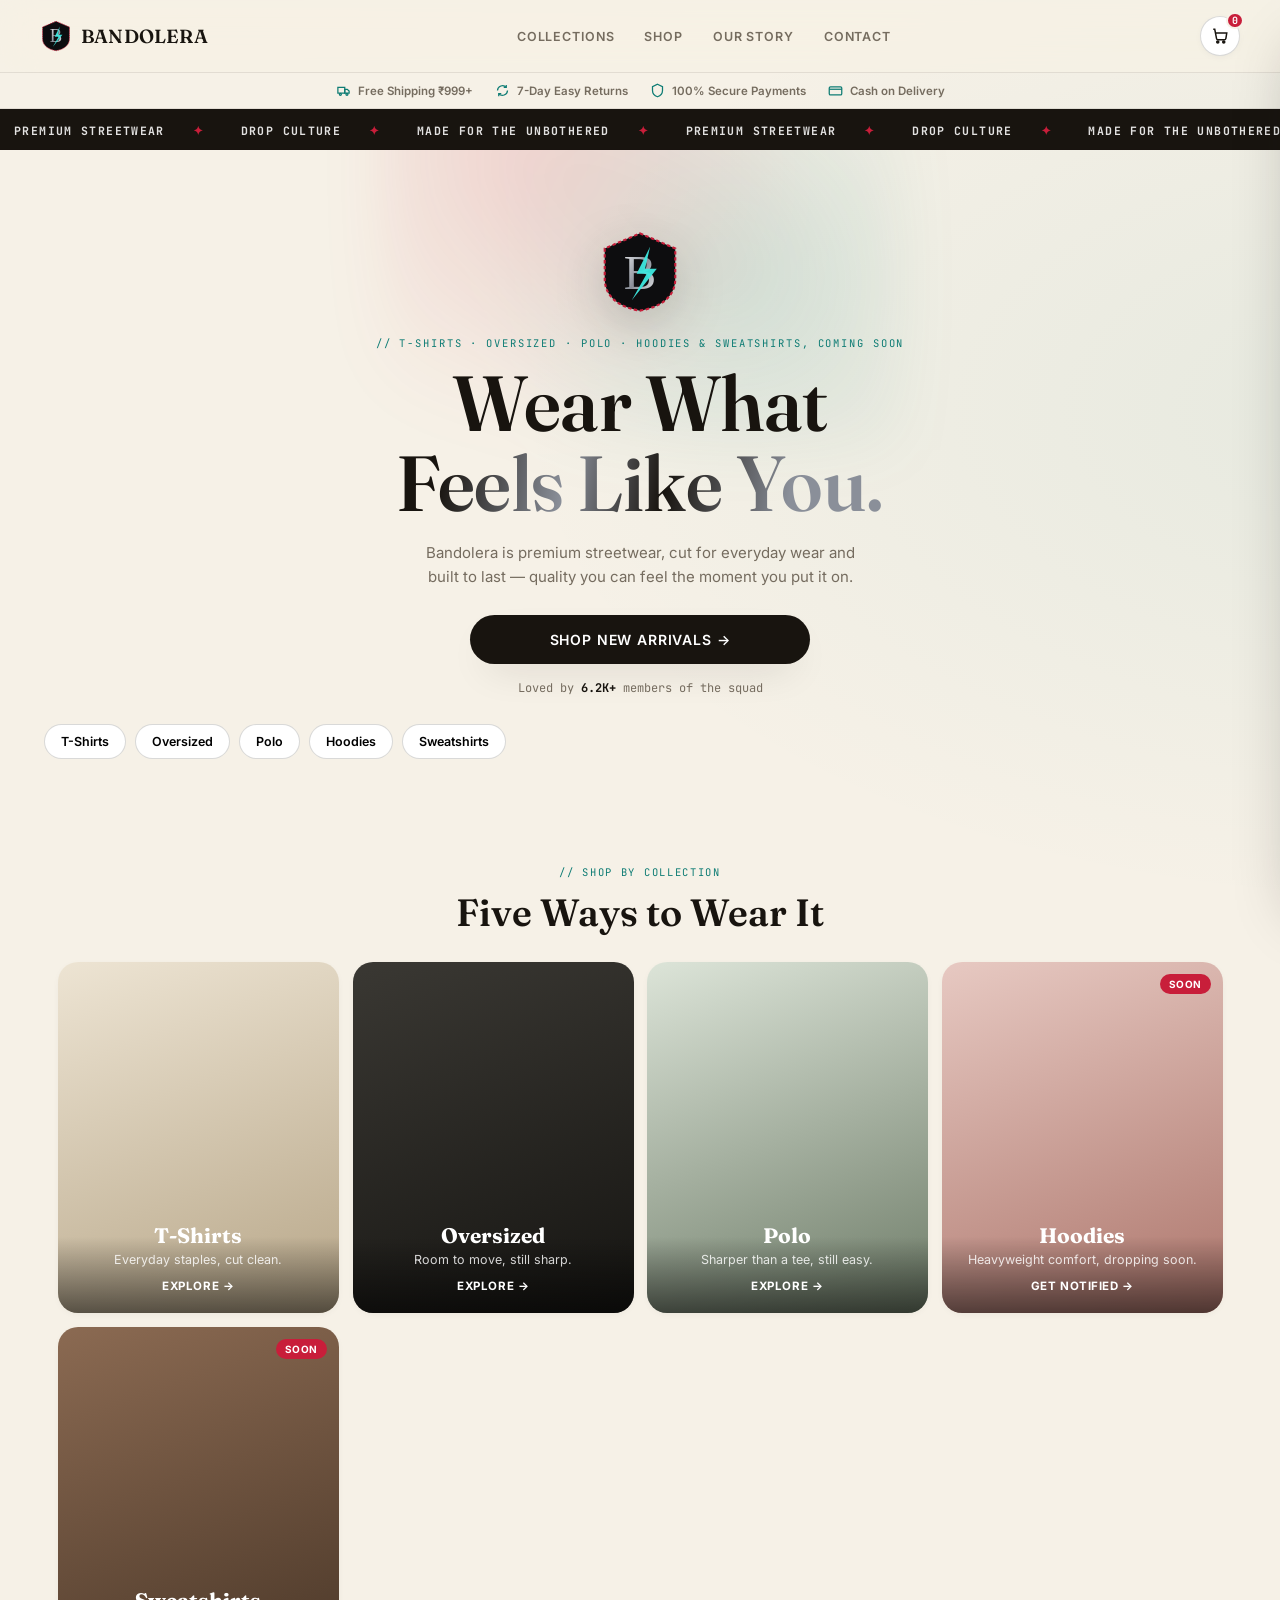
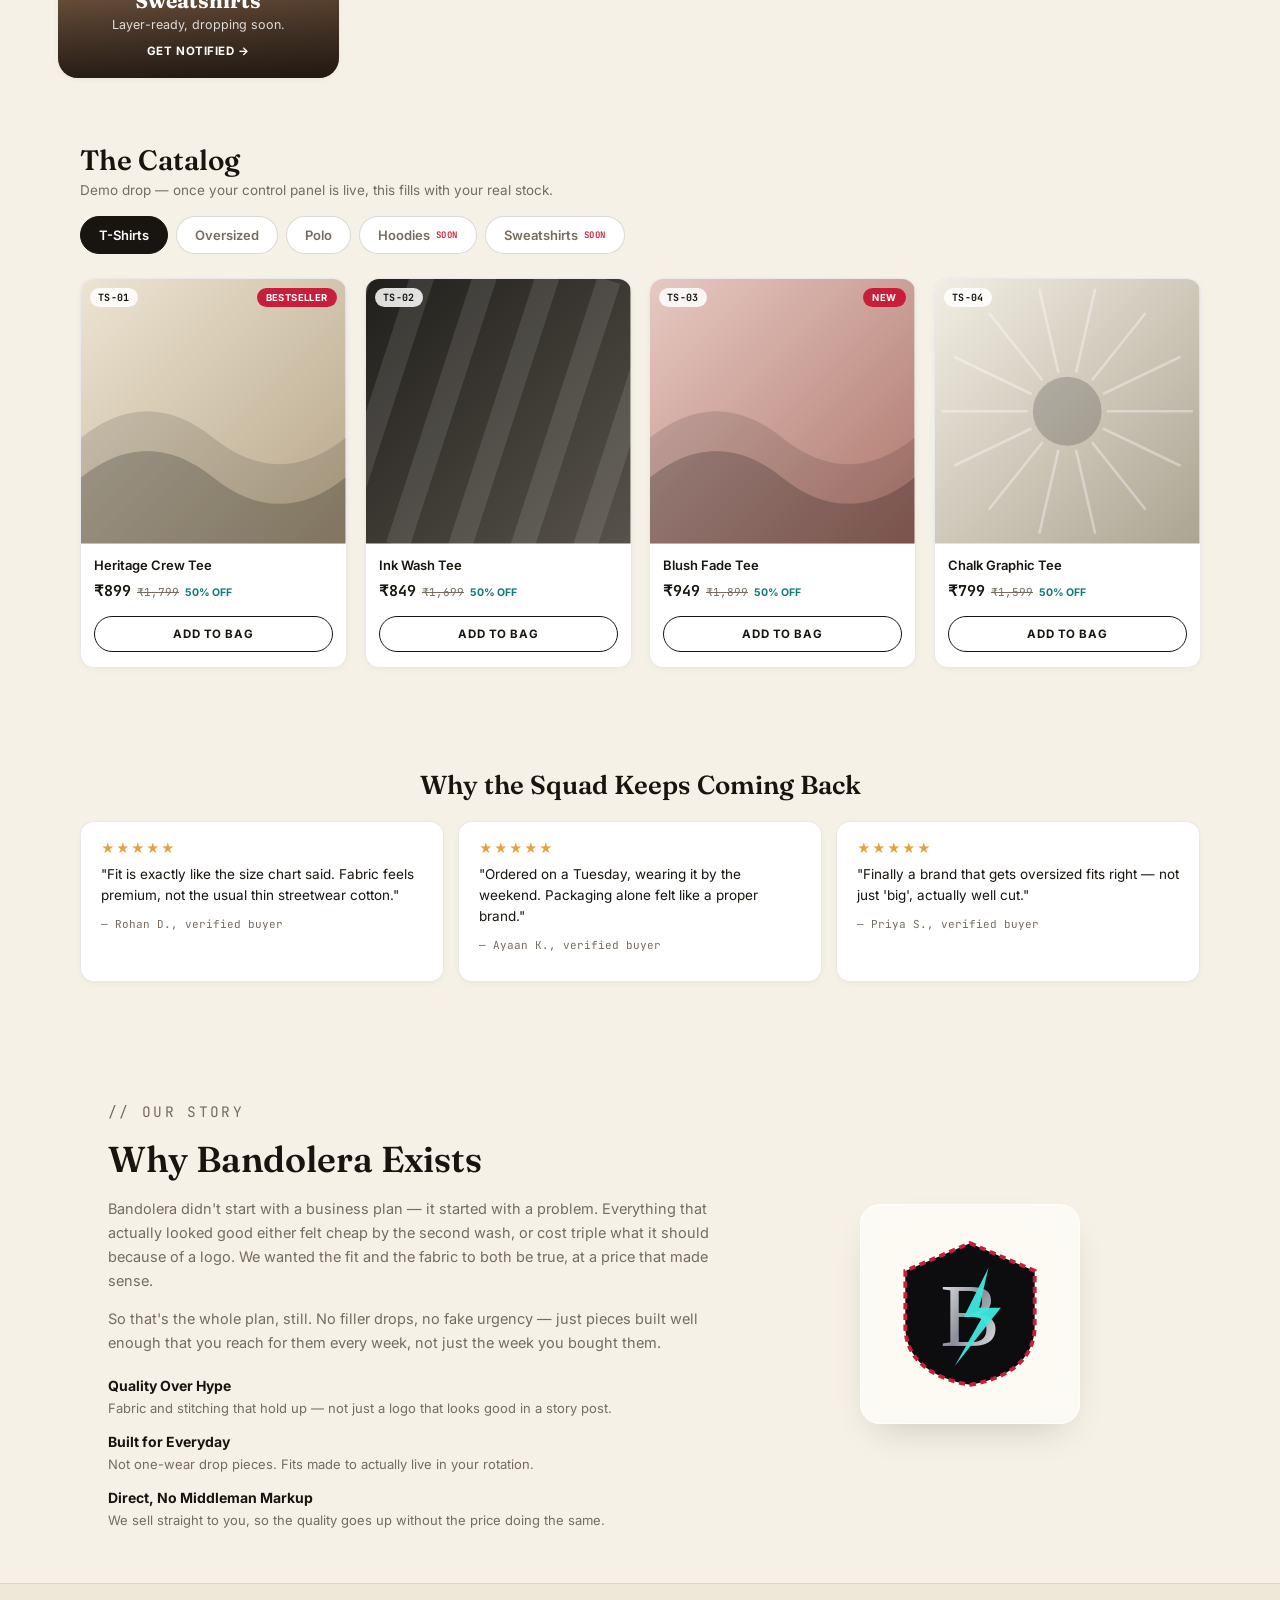
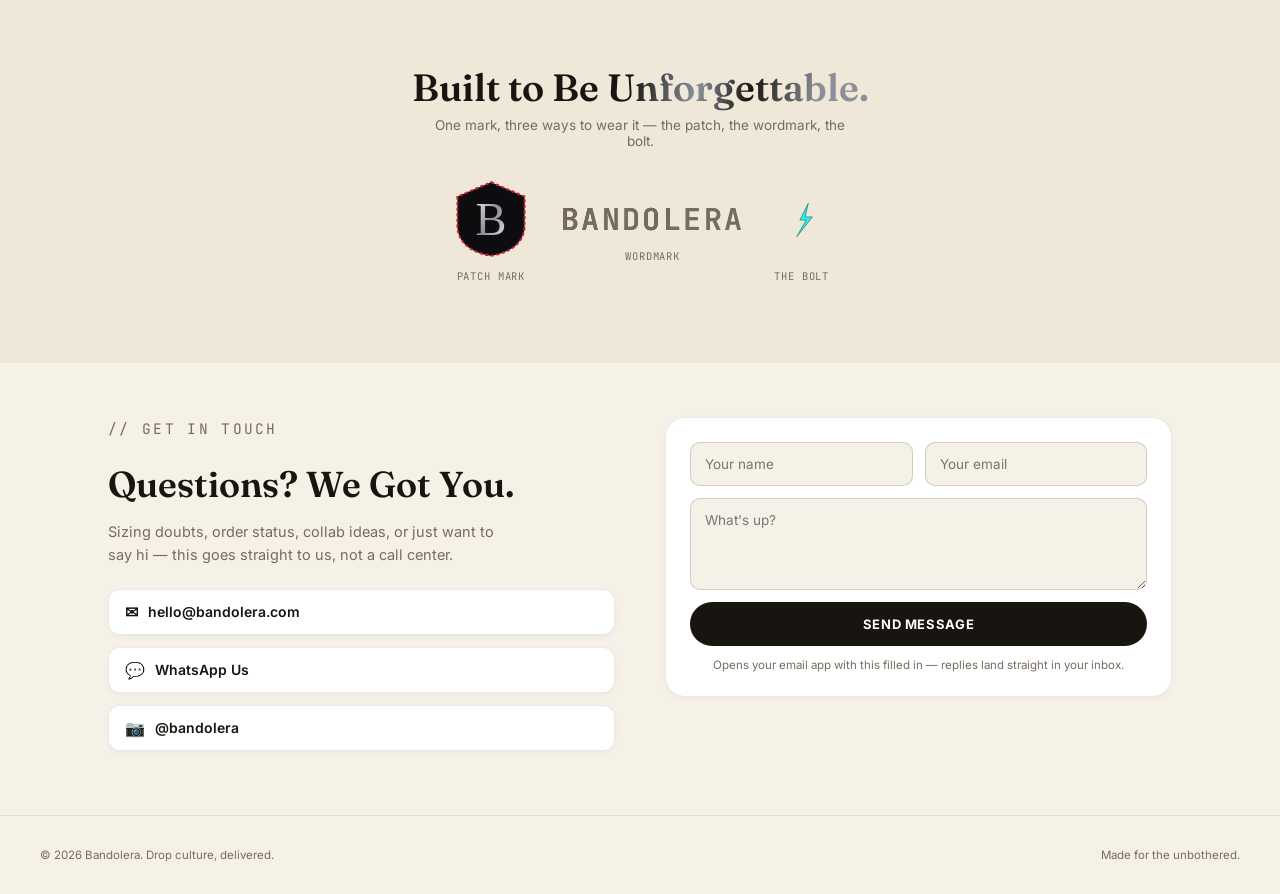
==== commit aede2f41: "Update index.html" ====
--- a/index.html
+++ b/index.html
@@ -85,7 +85,7 @@
 <!-- ============ COLLECTIONS SHOWCASE ============ -->
 <section class="collections reveal" id="collections">
   <p class="eyebrow eyebrow--center">// Shop By Collection</p>
-  <h2 class="collections__title">Four Ways to Wear It</h2>
+  <h2 class="collections__title">Five Ways to Wear It</h2>
   <div class="collections__grid">
     <button class="collection-card art-sand" data-goto-tab="tshirt">
       <div class="collection-card__body">
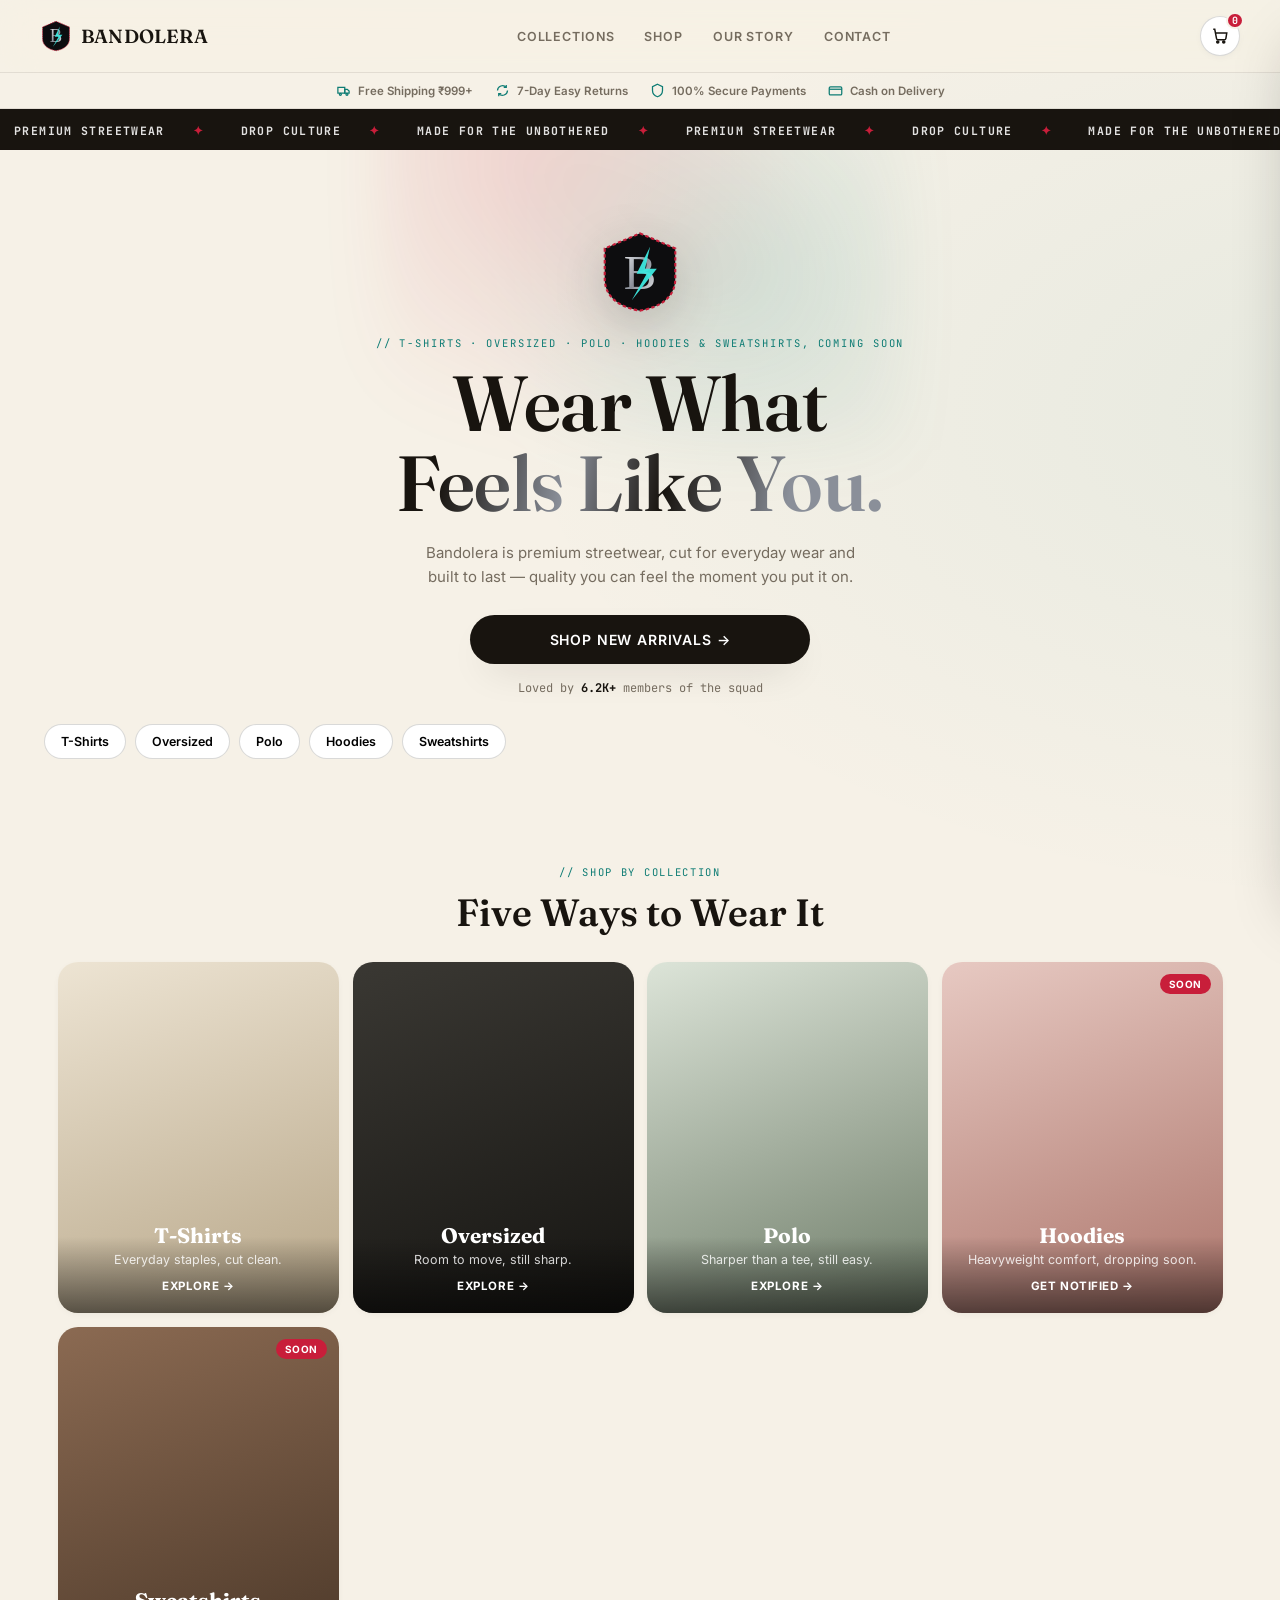
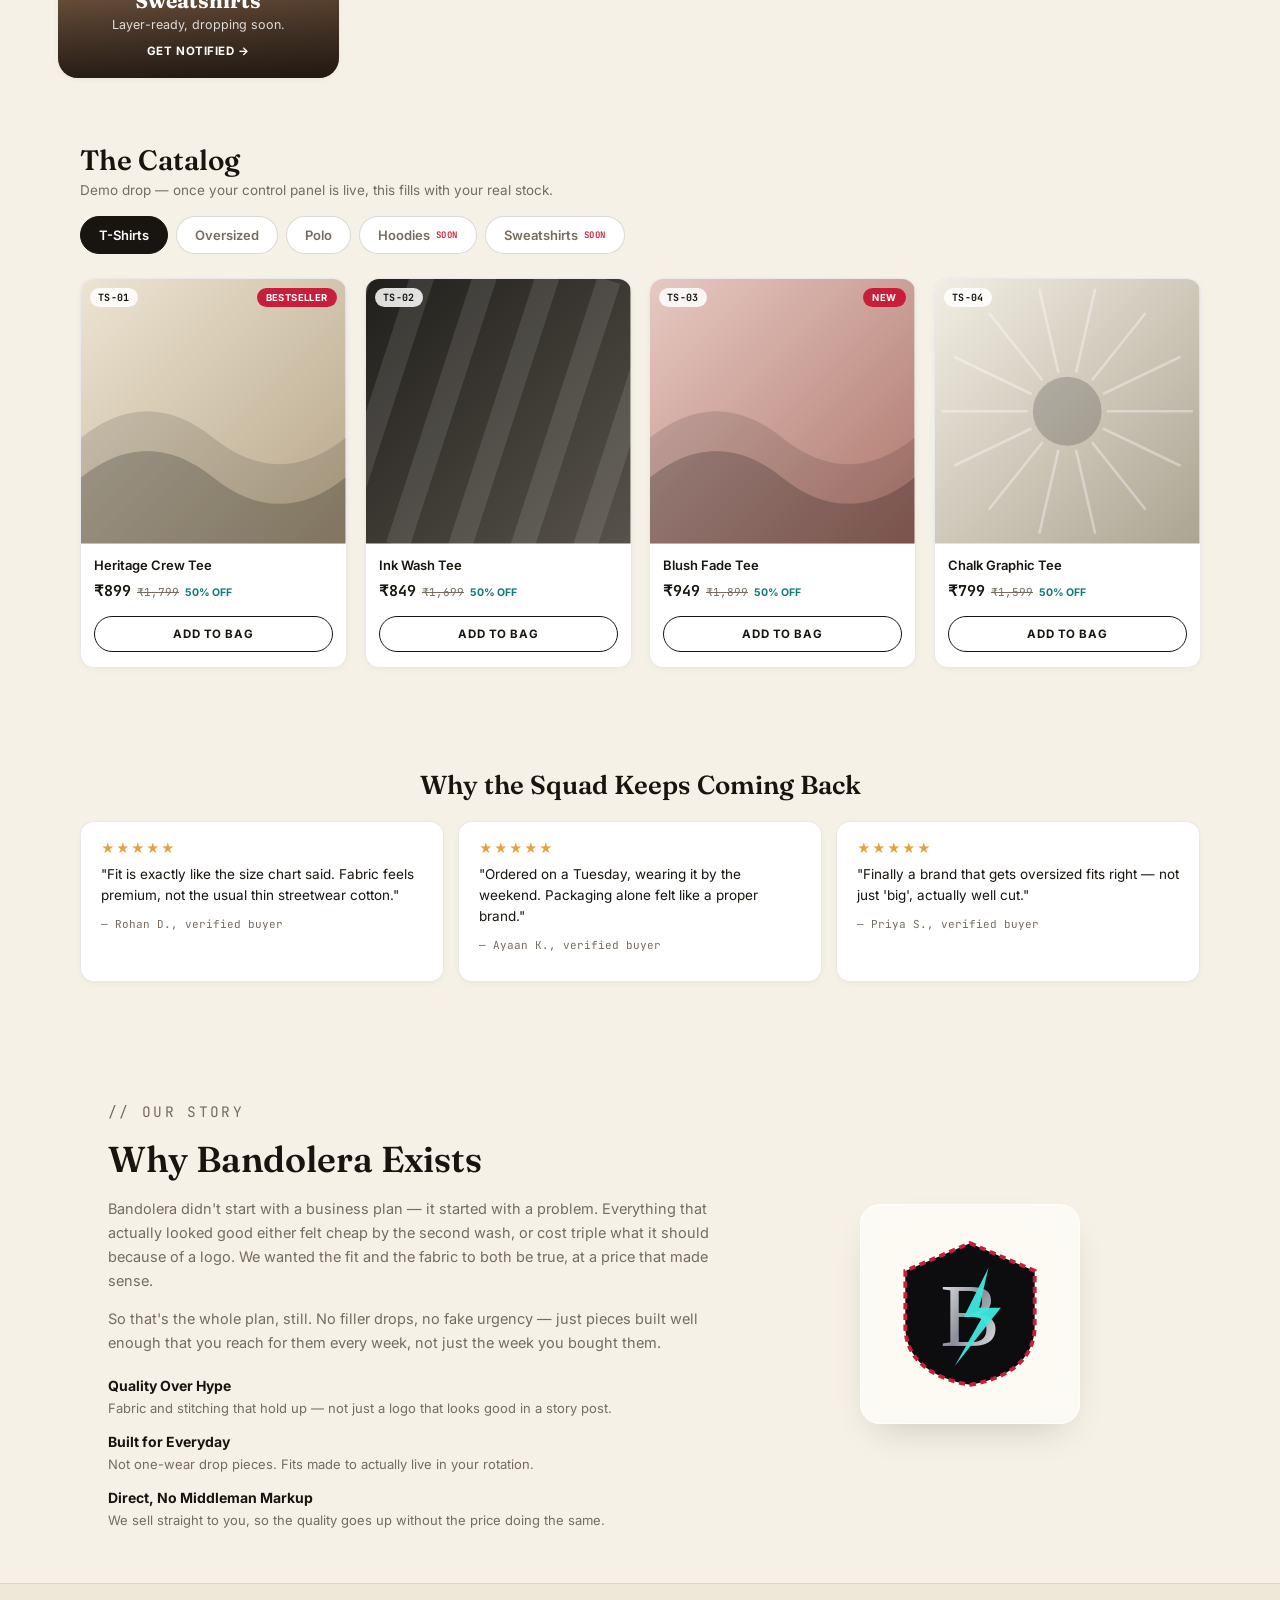
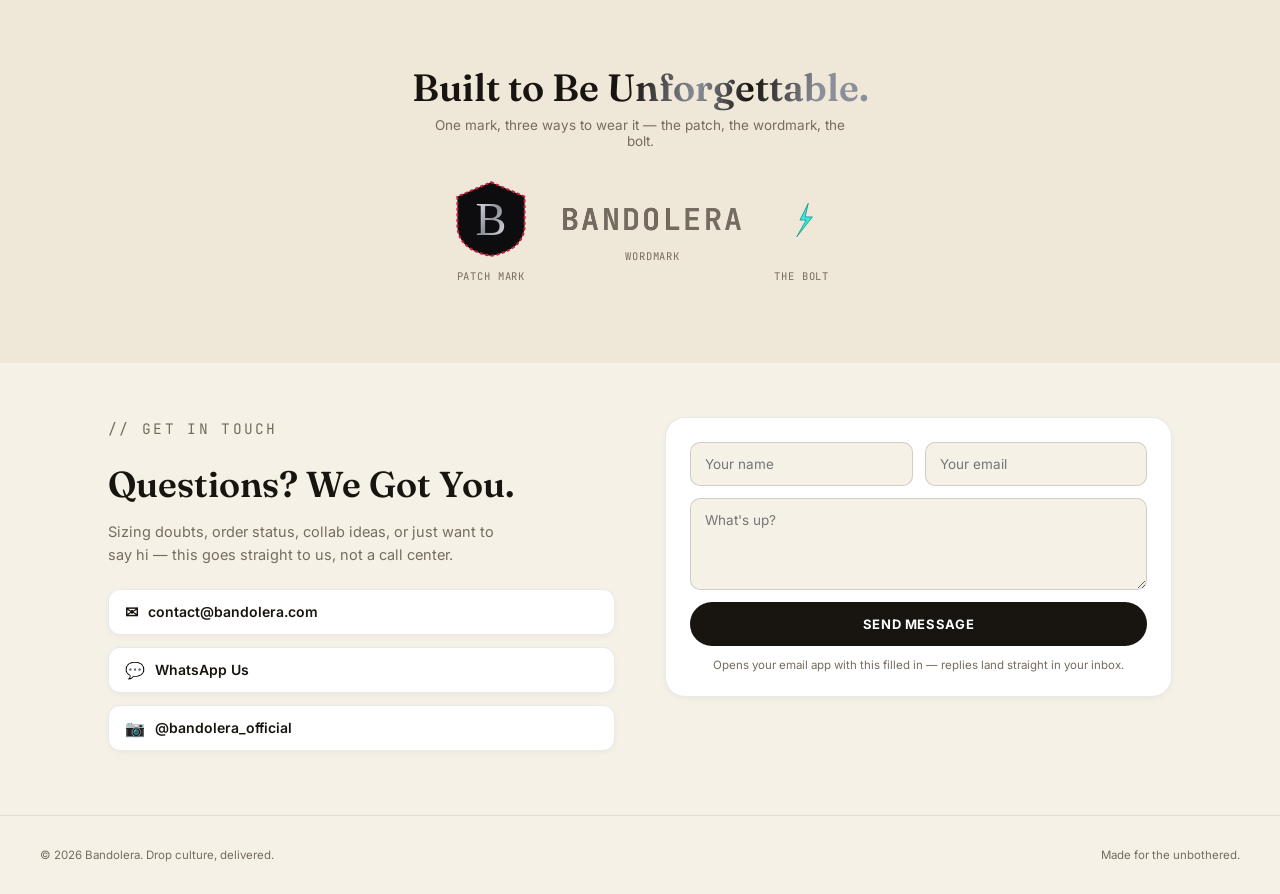
==== commit b3b32068: "Update index.html" ====
--- a/index.html
+++ b/index.html
@@ -227,14 +227,14 @@
       <h2>Questions? We Got You.</h2>
       <p>Sizing doubts, order status, collab ideas, or just want to say hi — this goes straight to us, not a call center.</p>
       <div class="contact__links">
-        <a href="mailto:hello@bandolera.com" class="contact__link">
-          <span class="contact__icon">✉</span> hello@bandolera.com
+        <a href="mailto:contact@bandolera.com" class="contact__link">
+          <span class="contact__icon">✉</span> contact@bandolera.com
         </a>
-        <a href="https://wa.me/910000000000" class="contact__link" target="_blank" rel="noopener">
+        <a href="https://api.whatsapp.com/send?phone=918927650062" class="contact__link" target="_blank" rel="noopener">
           <span class="contact__icon">💬</span> WhatsApp Us
         </a>
-        <a href="https://instagram.com/bandolera" class="contact__link" target="_blank" rel="noopener">
-          <span class="contact__icon">📷</span> @bandolera
+        <a href="https://www.instagram.com/bandolera__official?mdxt=cHhmNHhlcDRtankw" class="contact__link" target="_blank" rel="noopener">
+          <span class="contact__icon">📷</span> @bandolera_official
         </a>
       </div>
     </div>
--- a/style.css
+++ b/style.css
@@ -543,3 +543,31 @@
 }
 
 @media (prefers-reduced-motion: reduce){ *{ animation-duration:.001ms !important; transition-duration:.001ms !important; } }
+
+/* ================= OFFERS / BESTSELLER / PROMO ================= */
+.card__ribbon{
+  position:absolute; bottom:9px; left:9px; background:#18140F; color:#fff;
+  font-size:9.5px; font-weight:700; text-transform:uppercase; letter-spacing:.05em;
+  padding:4px 9px; border-radius:20px;
+}
+.card__offer{
+  display:inline-block; margin:2px 0 8px; font-size:11px; font-weight:700;
+  color:var(--teal); background:var(--teal-bg); padding:3px 9px; border-radius:20px;
+}
+.pd-badges{ display:flex; gap:8px; align-items:center; margin-bottom:8px; flex-wrap:wrap; }
+.pd-best-tag{
+  background:#18140F; color:#fff; font-size:10px; font-weight:700; letter-spacing:.05em;
+  text-transform:uppercase; padding:4px 10px; border-radius:20px;
+}
+.pd-offer{
+  display:inline-block; margin-bottom:14px; font-size:13px; font-weight:700;
+  color:var(--teal); background:var(--teal-bg); padding:6px 12px; border-radius:20px;
+}
+.pd-promos{ margin:0 0 22px; padding:14px 16px; border:1px dashed var(--line-strong); border-radius:12px; }
+.pd-promos__label{ font-size:12px; font-weight:700; margin:0 0 10px; }
+.pd-promos__list{ display:flex; gap:8px; flex-wrap:wrap; }
+.pd-promo-code{
+  font-family:var(--font-m); font-size:12px; font-weight:700; background:var(--surface-solid);
+  border:1px solid var(--ink); border-radius:8px; padding:7px 12px; cursor:pointer;
+}
+.pd-promos__note{ font-size:11px; color:var(--ink-dim); margin:10px 0 0; }
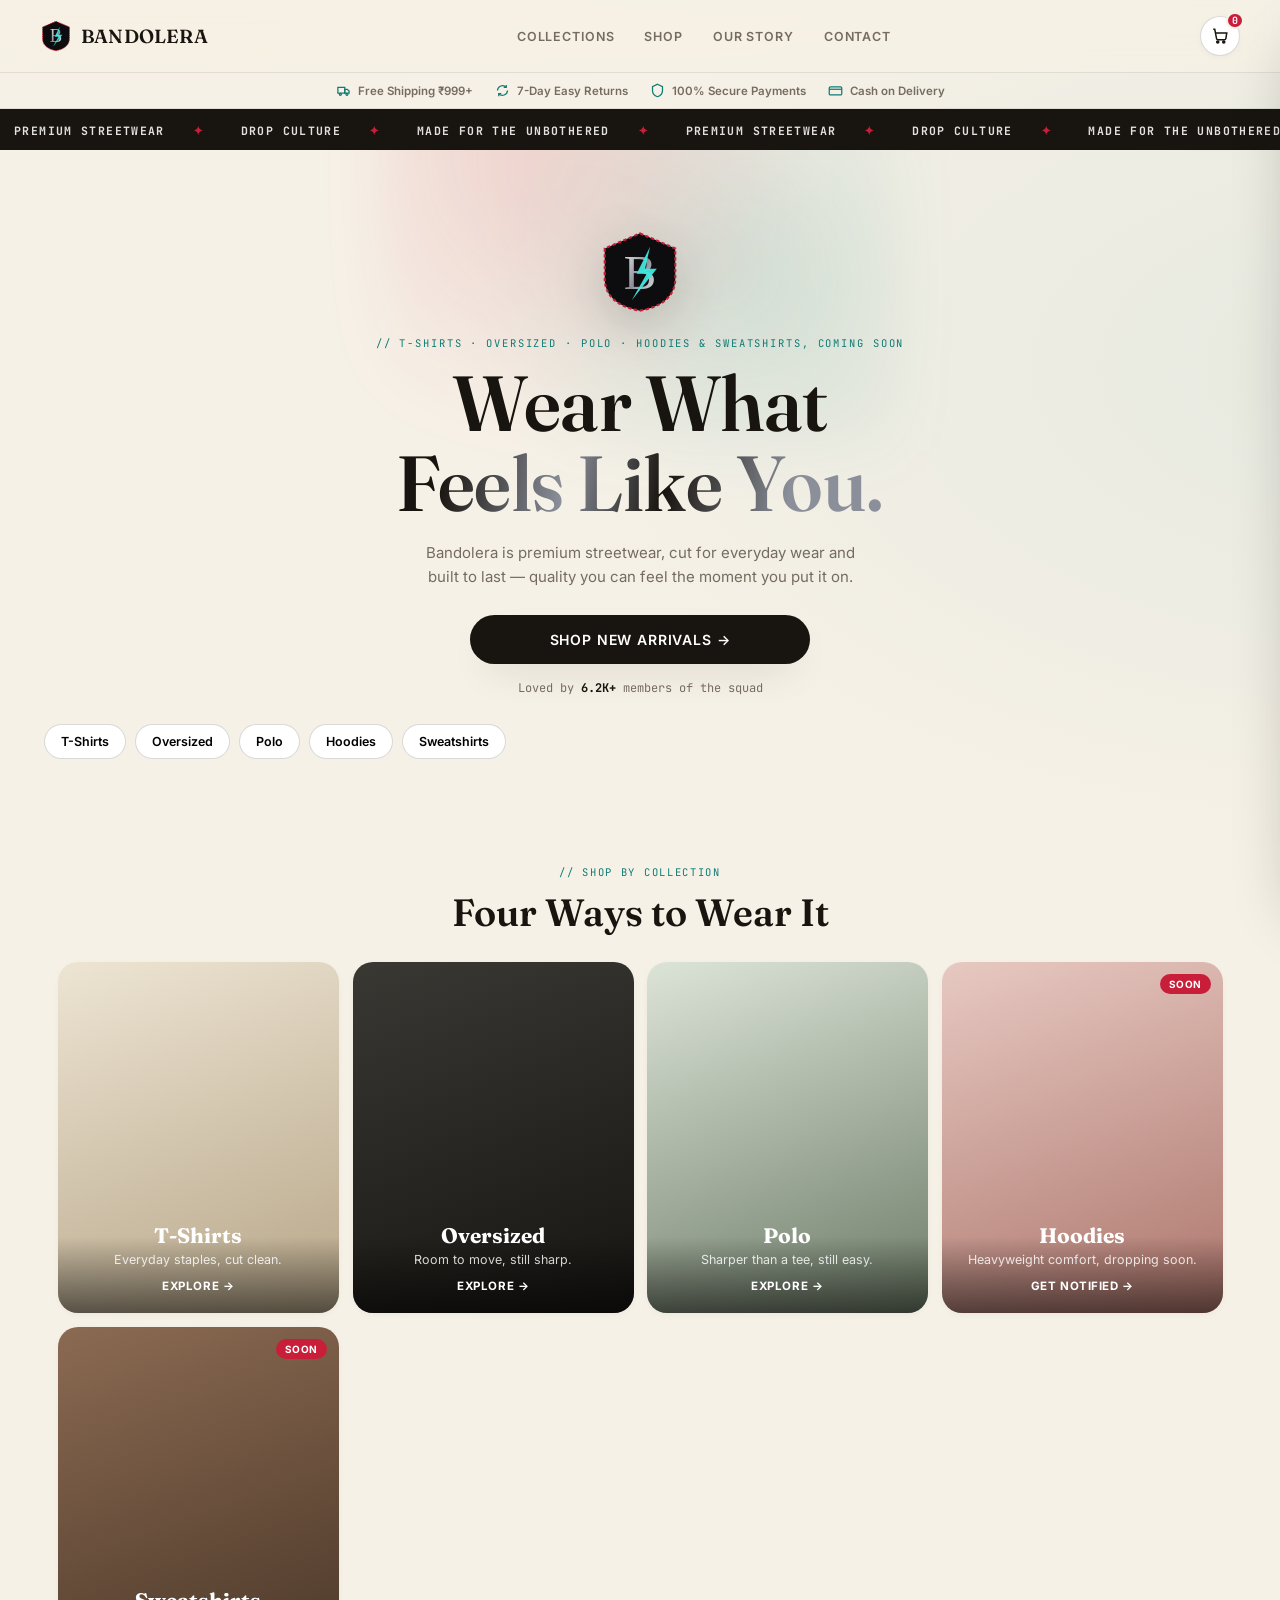
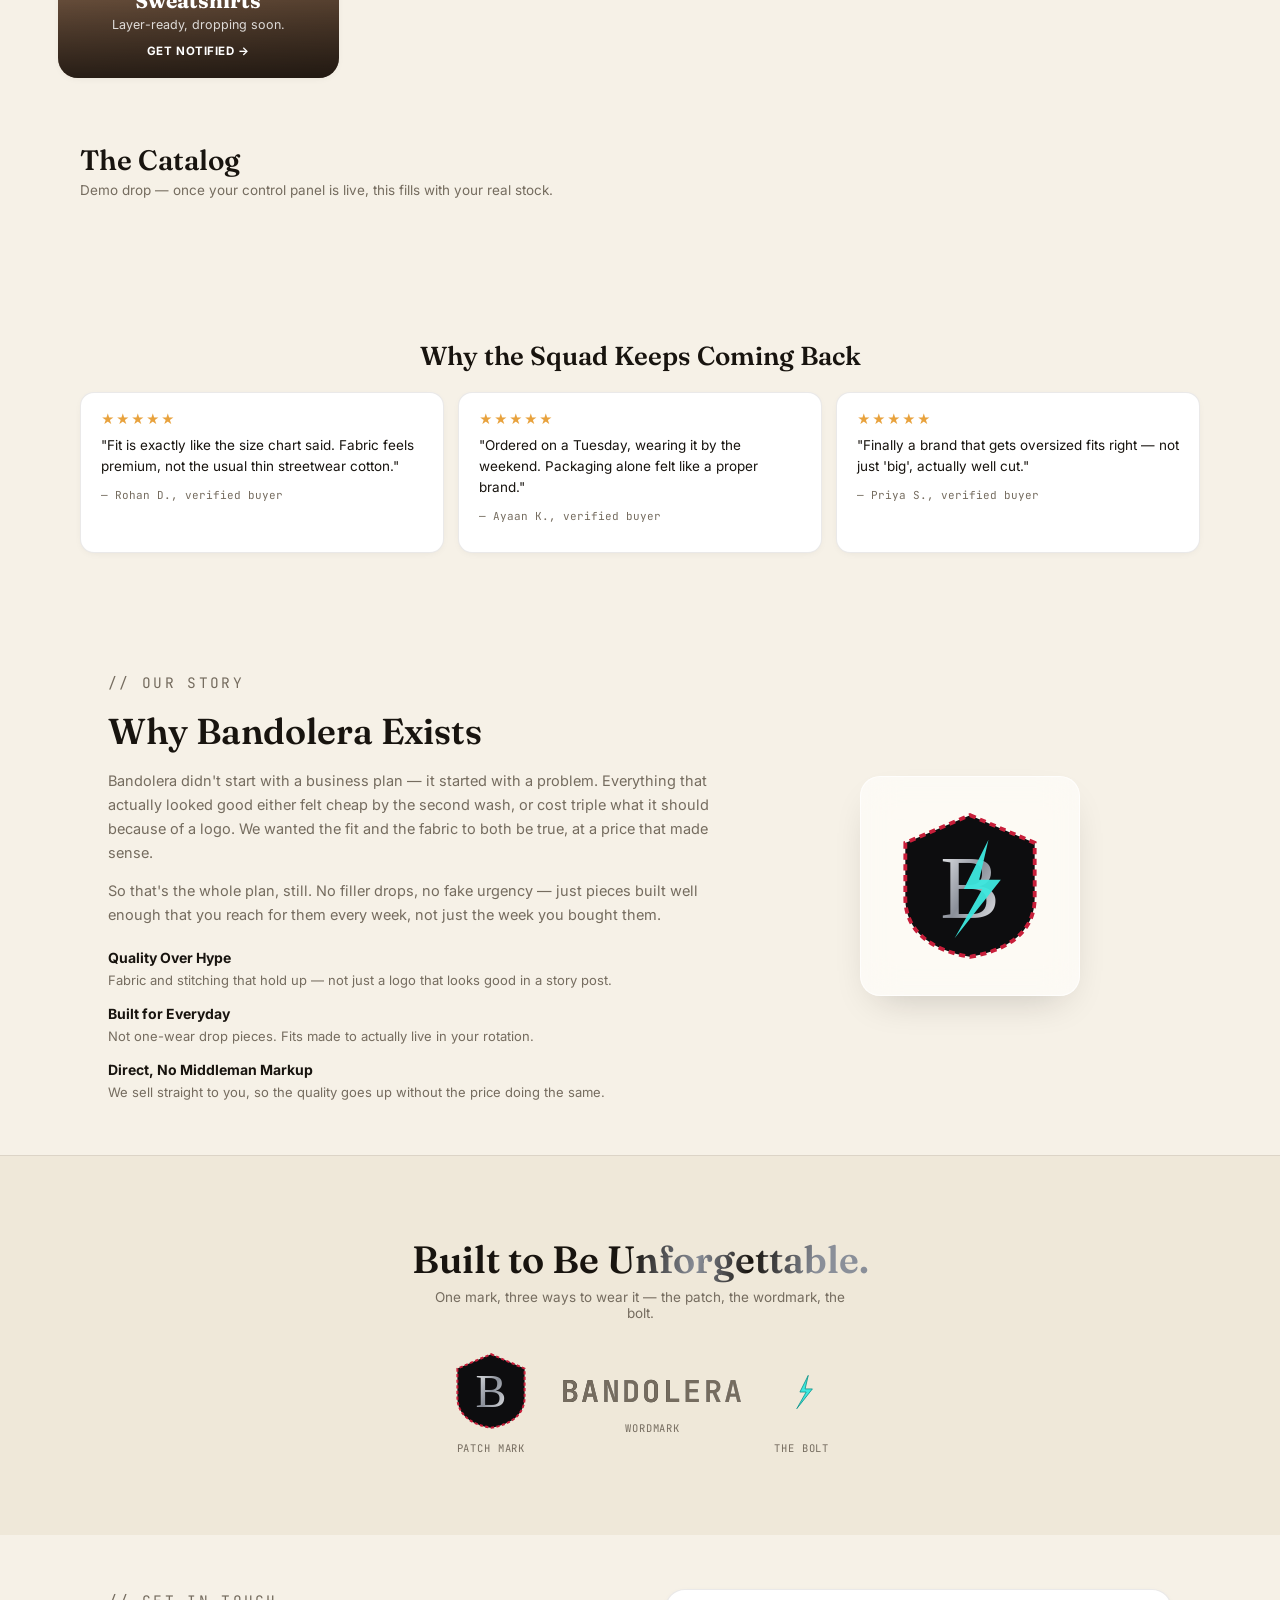
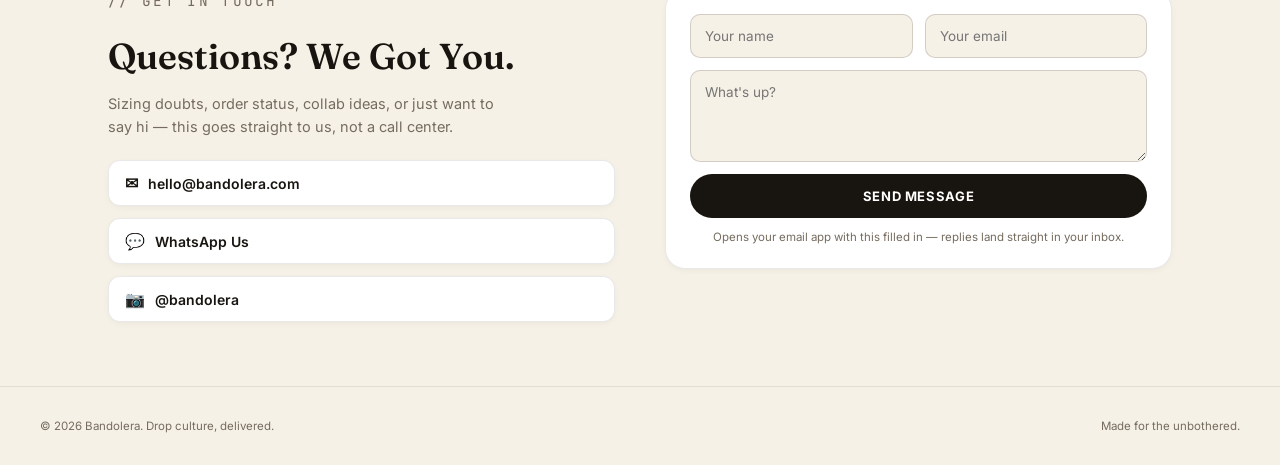
==== commit 065244b4: "Add files via upload" ====
--- a/index.html
+++ b/index.html
@@ -85,7 +85,7 @@
 <!-- ============ COLLECTIONS SHOWCASE ============ -->
 <section class="collections reveal" id="collections">
   <p class="eyebrow eyebrow--center">// Shop By Collection</p>
-  <h2 class="collections__title">Five Ways to Wear It</h2>
+  <h2 class="collections__title">Four Ways to Wear It</h2>
   <div class="collections__grid">
     <button class="collection-card art-sand" data-goto-tab="tshirt">
       <div class="collection-card__body">
@@ -227,14 +227,14 @@
       <h2>Questions? We Got You.</h2>
       <p>Sizing doubts, order status, collab ideas, or just want to say hi — this goes straight to us, not a call center.</p>
       <div class="contact__links">
-        <a href="mailto:contact@bandolera.com" class="contact__link">
-          <span class="contact__icon">✉</span> contact@bandolera.com
+        <a href="mailto:hello@bandolera.com" class="contact__link">
+          <span class="contact__icon">✉</span> hello@bandolera.com
         </a>
-        <a href="https://api.whatsapp.com/send?phone=918927650062" class="contact__link" target="_blank" rel="noopener">
+        <a href="https://wa.me/910000000000" class="contact__link" target="_blank" rel="noopener">
           <span class="contact__icon">💬</span> WhatsApp Us
         </a>
-        <a href="https://www.instagram.com/bandolera__official?mdxt=cHhmNHhlcDRtankw" class="contact__link" target="_blank" rel="noopener">
-          <span class="contact__icon">📷</span> @bandolera_official
+        <a href="https://instagram.com/bandolera" class="contact__link" target="_blank" rel="noopener">
+          <span class="contact__icon">📷</span> @bandolera
         </a>
       </div>
     </div>
--- a/style.css
+++ b/style.css
@@ -571,3 +571,33 @@
   border:1px solid var(--ink); border-radius:8px; padding:7px 12px; cursor:pointer;
 }
 .pd-promos__note{ font-size:11px; color:var(--ink-dim); margin:10px 0 0; }
+
+/* ================= ADDRESS / CHECKOUT MODAL ================= */
+.addr-modal{
+  position:fixed; inset:0; z-index:90; display:flex; align-items:flex-end; justify-content:center;
+  background:rgba(24,20,15,.5); opacity:0; transition:opacity .2s ease;
+}
+.addr-modal.is-open{ opacity:1; }
+.addr-card{
+  background: var(--surface-solid); width:100%; max-width:540px; max-height:92vh; overflow-y:auto;
+  border-radius:20px 20px 0 0; padding:22px 20px calc(22px + var(--safe-b));
+  transform:translateY(24px); transition:transform .25s ease;
+}
+.addr-modal.is-open .addr-card{ transform:none; }
+@media (min-width:700px){ .addr-modal{ align-items:center; } .addr-card{ border-radius:20px; } }
+.addr-card h3{ font-family: var(--font-d); font-weight:600; font-size:22px; margin:0 0 4px; }
+.addr-sub{ color: var(--ink-dim); font-size:13px; margin:0 0 16px; }
+.addr-grid{ display:grid; grid-template-columns:1fr; gap:12px; }
+@media (min-width:480px){ .addr-grid{ grid-template-columns:1fr 1fr; } .addr-field.full{ grid-column:1/-1; } }
+.addr-field{ display:flex; flex-direction:column; gap:5px; }
+.addr-field span{ font-size:11px; font-weight:700; text-transform:uppercase; letter-spacing:.04em; color: var(--ink-dim); }
+.addr-field input, .addr-field textarea{
+  padding:12px 13px; border-radius:10px; border:1px solid var(--line-strong);
+  font-family: var(--font-b); font-size:16px; color: var(--ink); background: var(--bg); resize:vertical;
+}
+.addr-field input:focus, .addr-field textarea:focus{ outline:2px solid var(--teal); outline-offset:1px; }
+.addr-remember{ display:flex; align-items:center; gap:8px; font-size:12.5px; color: var(--ink-dim); margin-top:14px; }
+.addr-error{ color: var(--crimson); font-size:12.5px; font-weight:600; min-height:18px; margin:10px 0 0; }
+.addr-actions{ display:flex; gap:10px; margin-top:12px; }
+.addr-cancel{ background:none; border:1px solid var(--line-strong); border-radius:26px; padding:14px 20px; font-weight:600; font-size:13px; color: var(--ink); }
+.addr-pay{ flex:1; background: var(--ink); color:#fff; border:none; border-radius:26px; padding:14px; font-weight:700; font-size:13.5px; text-transform:uppercase; letter-spacing:.04em; }
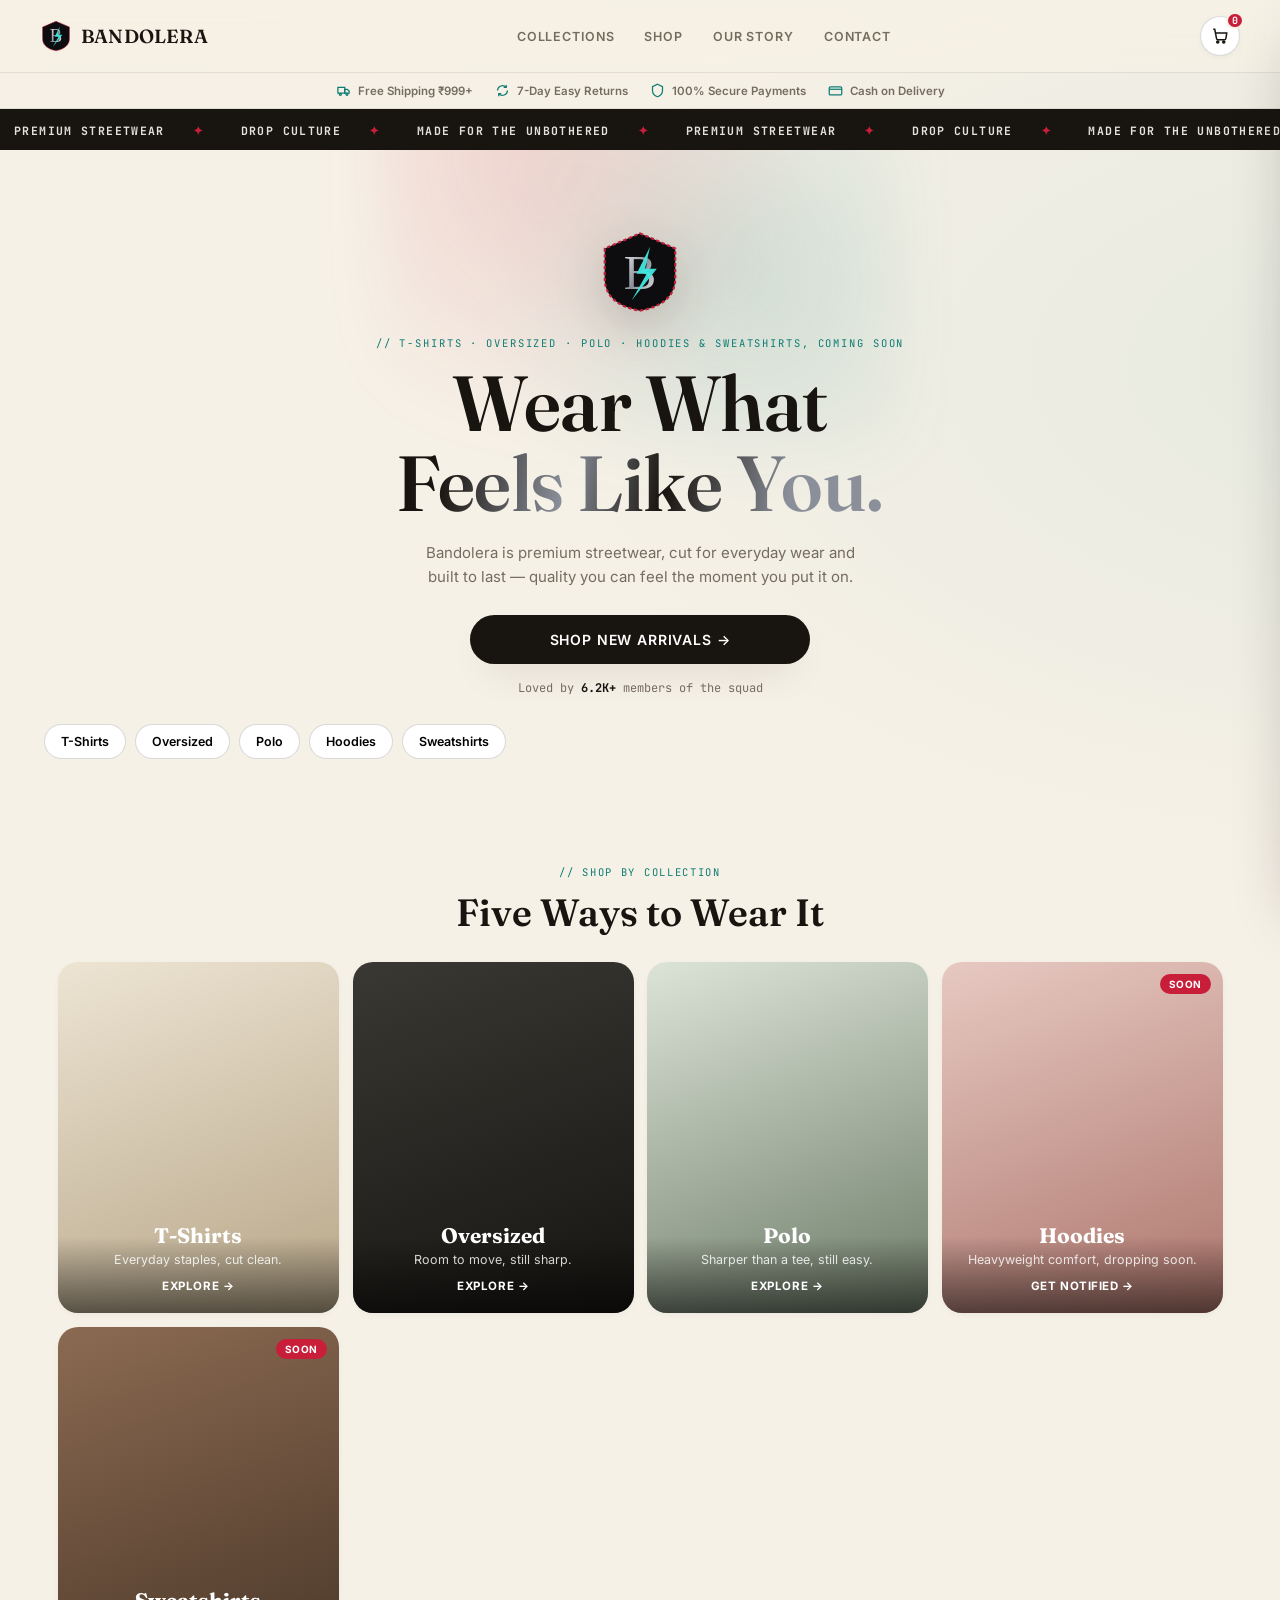
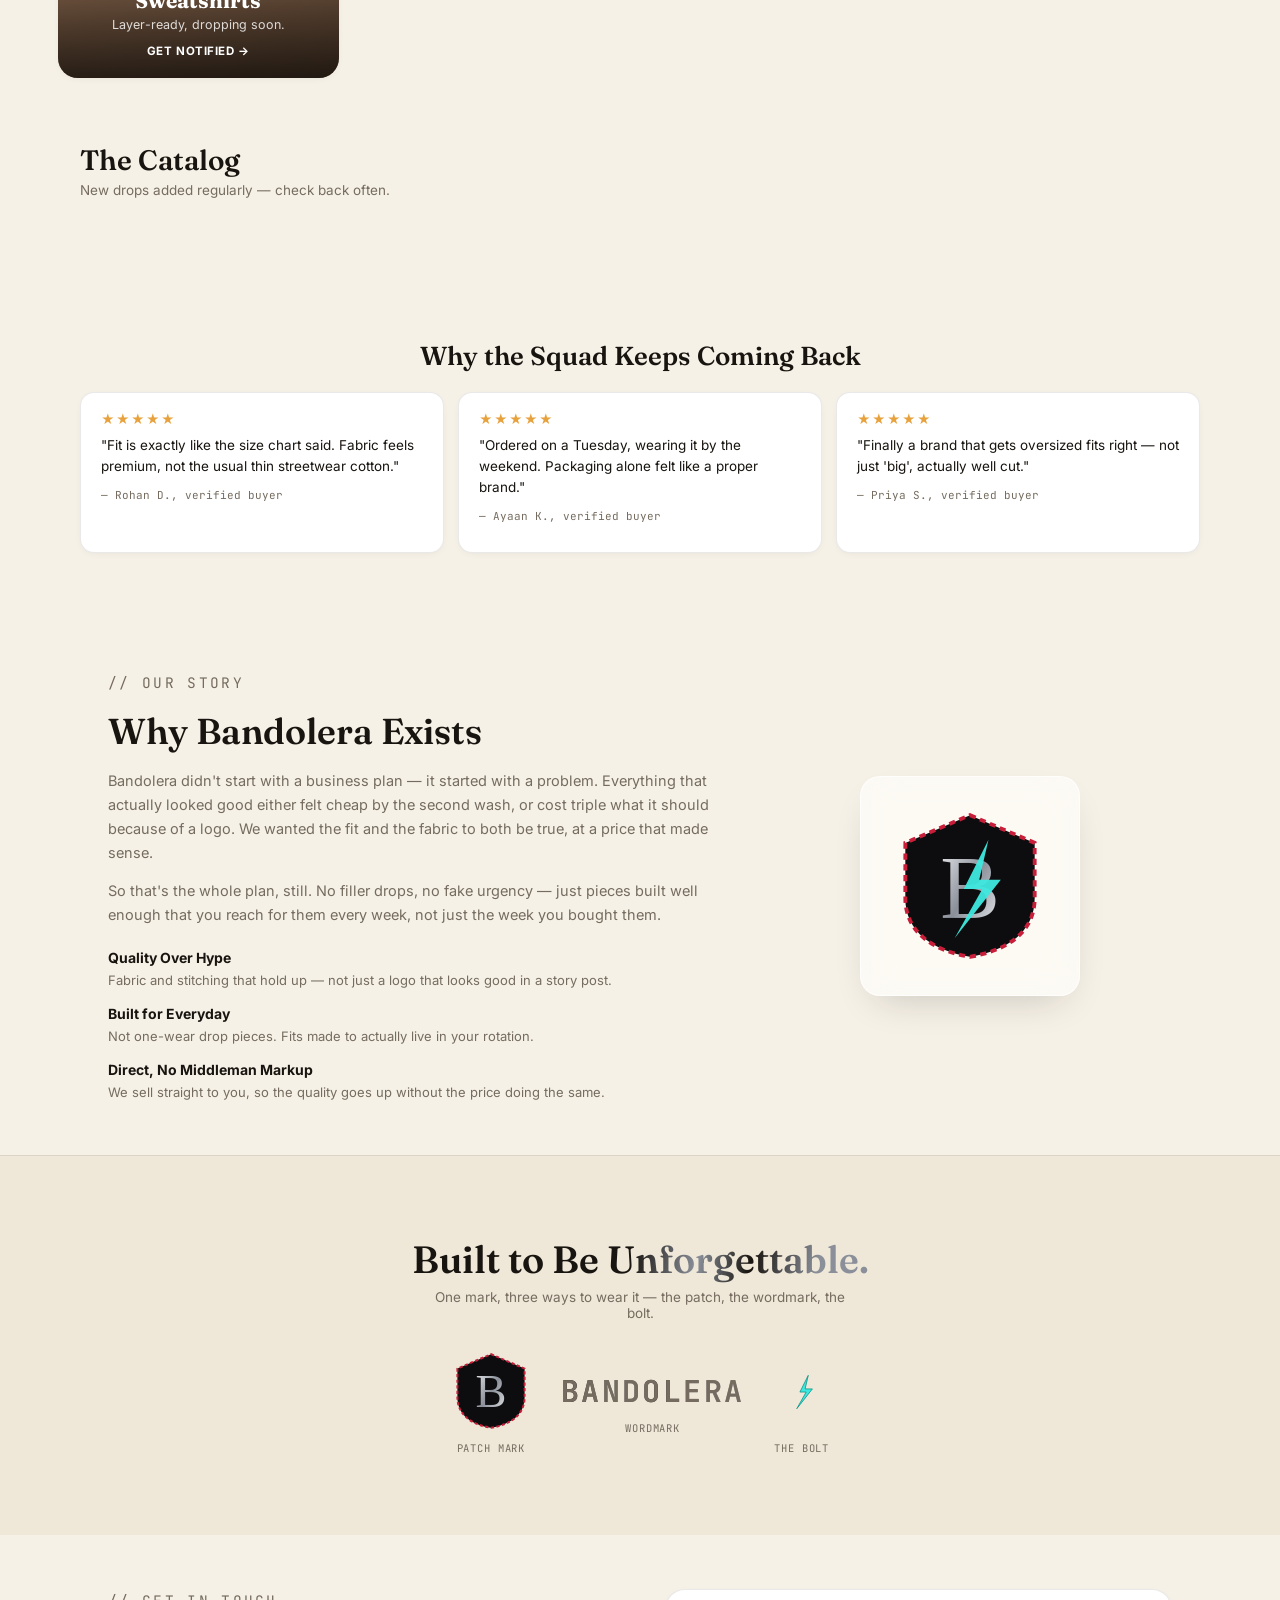
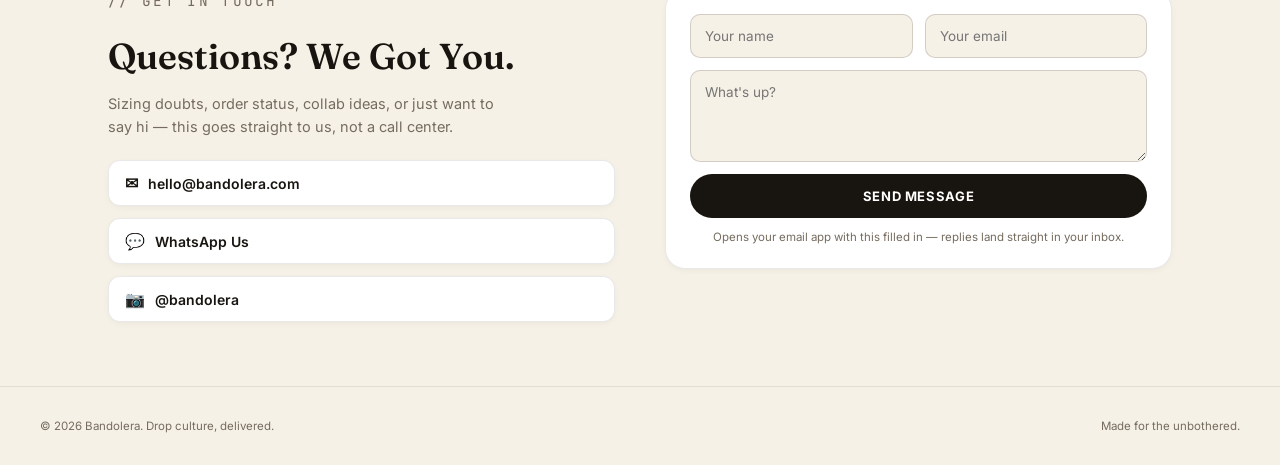
==== commit 0b4a9415: "Update index.html" ====
--- a/index.html
+++ b/index.html
@@ -85,7 +85,7 @@
 <!-- ============ COLLECTIONS SHOWCASE ============ -->
 <section class="collections reveal" id="collections">
   <p class="eyebrow eyebrow--center">// Shop By Collection</p>
-  <h2 class="collections__title">Four Ways to Wear It</h2>
+  <h2 class="collections__title">Five Ways to Wear It</h2>
   <div class="collections__grid">
     <button class="collection-card art-sand" data-goto-tab="tshirt">
       <div class="collection-card__body">
@@ -132,7 +132,7 @@
   <div class="shop__head">
     <div>
       <h2>The Catalog</h2>
-      <p>Demo drop — once your control panel is live, this fills with your real stock.</p>
+      <p>New drops added regularly — check back often.</p>
     </div>
   </div>
 
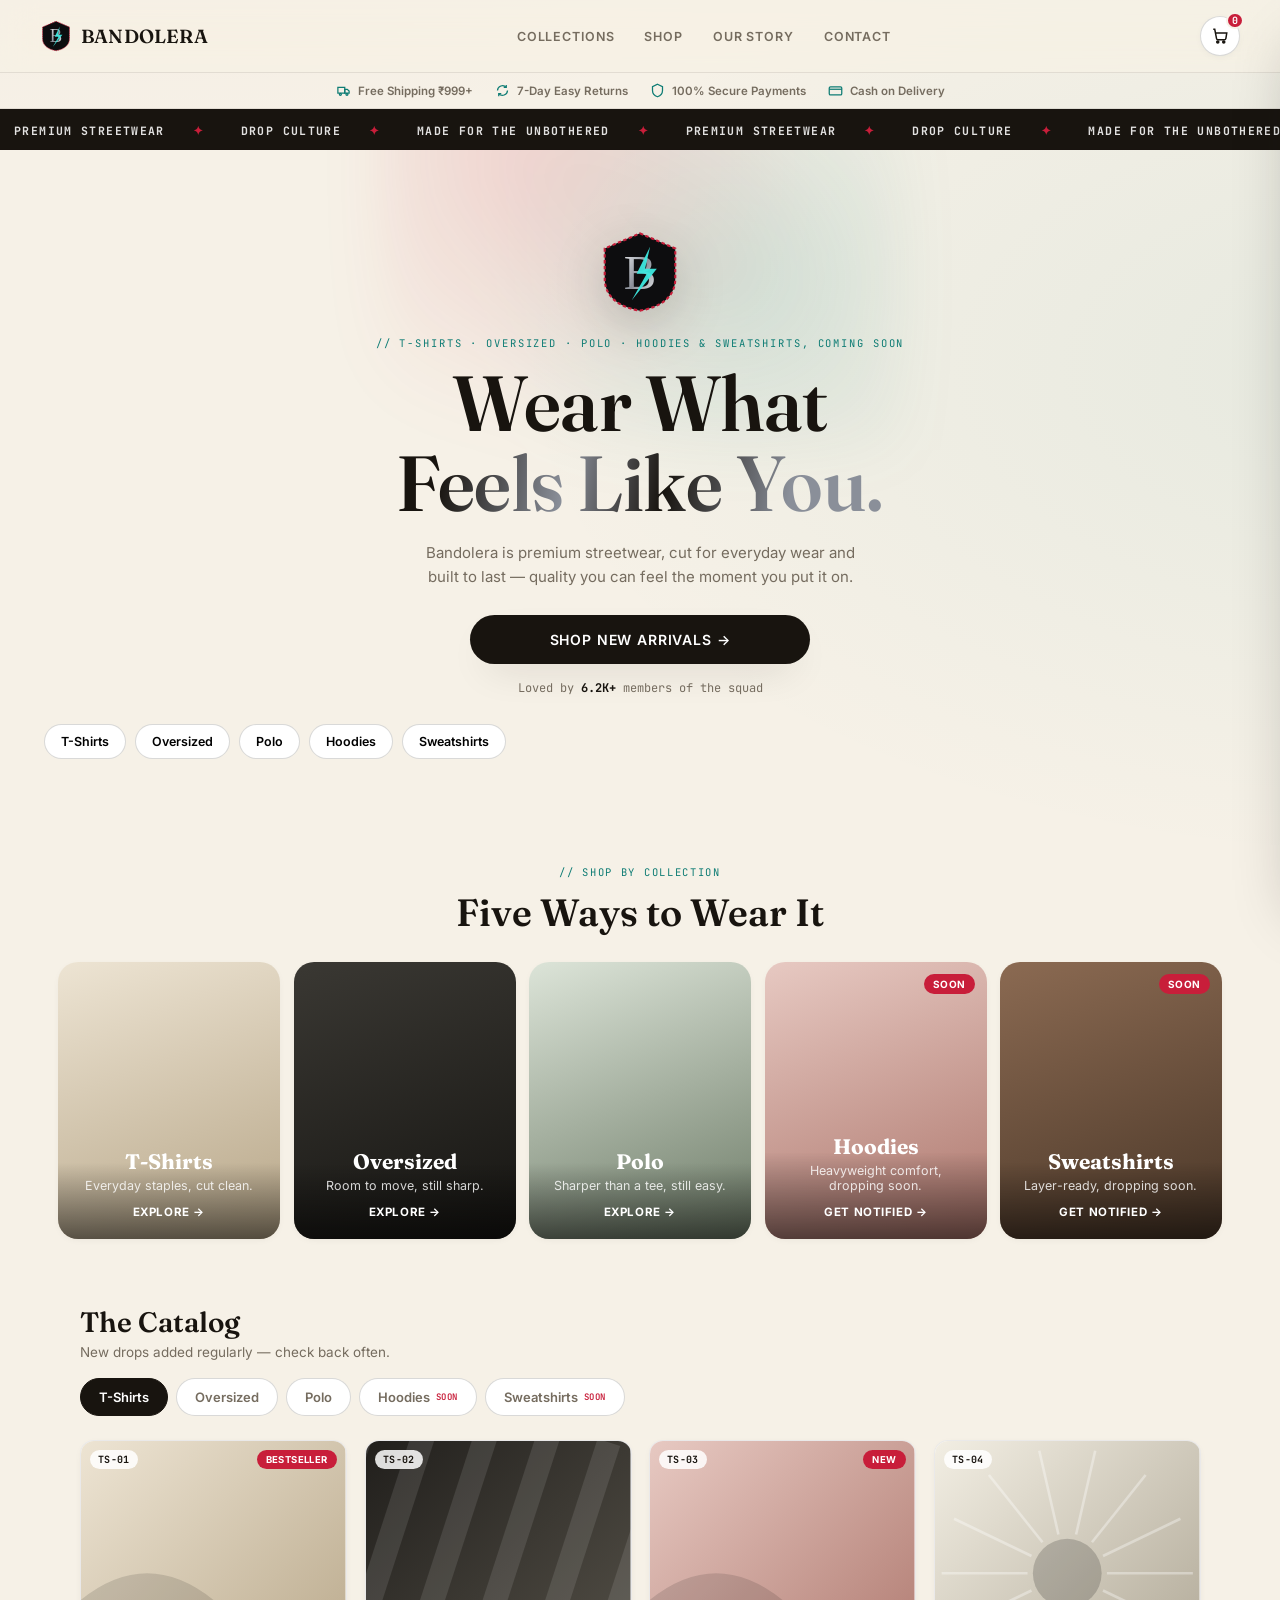
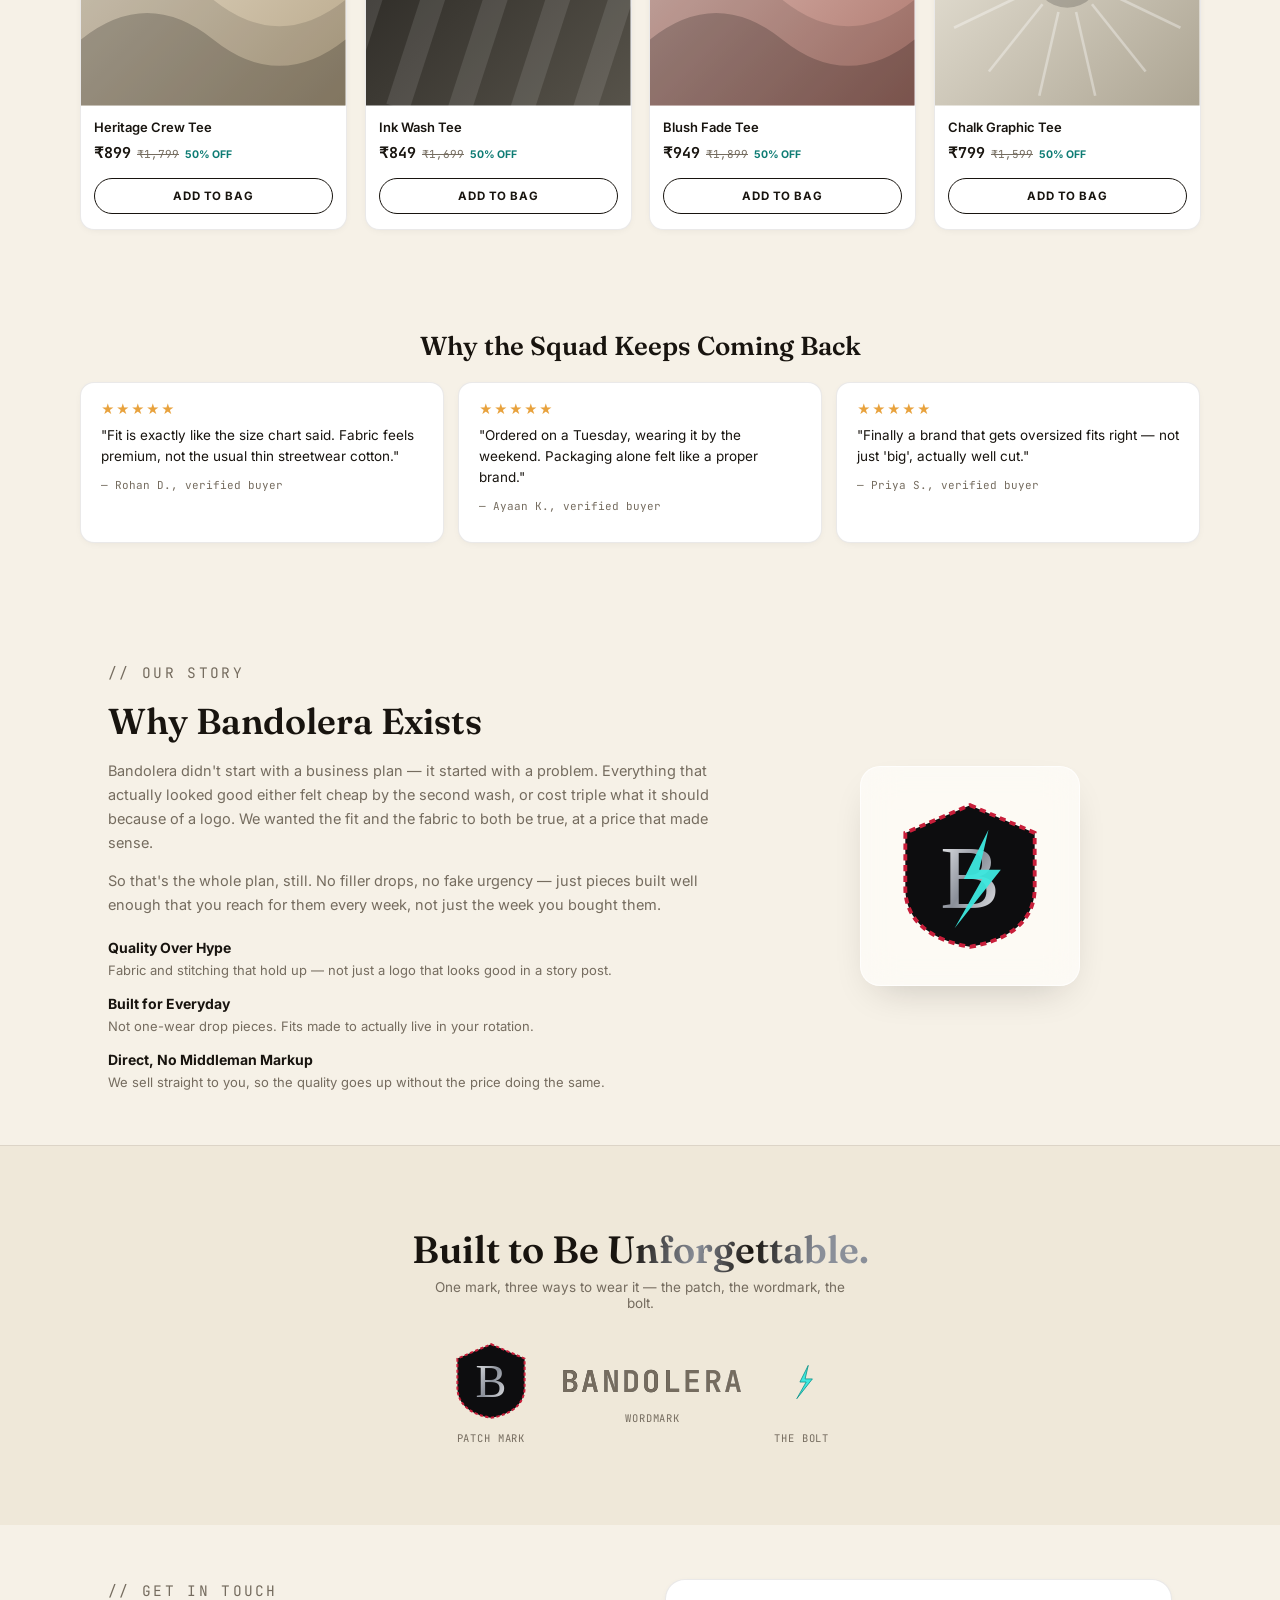
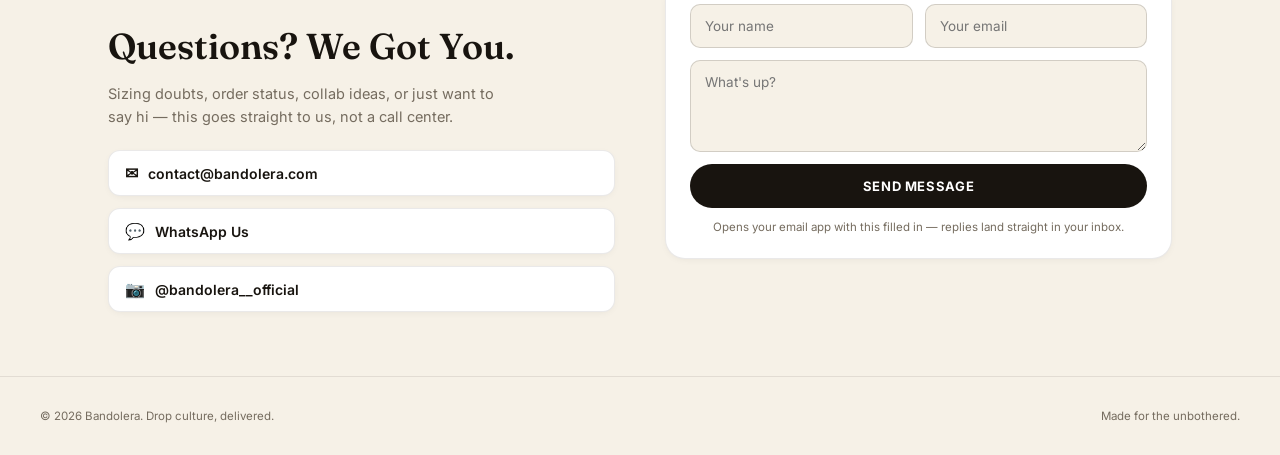
==== commit 7daa926f: "Update index.html" ====
--- a/index.html
+++ b/index.html
@@ -227,14 +227,14 @@
       <h2>Questions? We Got You.</h2>
       <p>Sizing doubts, order status, collab ideas, or just want to say hi — this goes straight to us, not a call center.</p>
       <div class="contact__links">
-        <a href="mailto:hello@bandolera.com" class="contact__link">
-          <span class="contact__icon">✉</span> hello@bandolera.com
+        <a href="mailto:contact@bandolera.com" class="contact__link">
+          <span class="contact__icon">✉</span> contact@bandolera.com
         </a>
-        <a href="https://wa.me/910000000000" class="contact__link" target="_blank" rel="noopener">
+        <a href="https://walink.me/vj0bl9" class="contact__link" target="_blank" rel="noopener">
           <span class="contact__icon">💬</span> WhatsApp Us
         </a>
-        <a href="https://instagram.com/bandolera" class="contact__link" target="_blank" rel="noopener">
-          <span class="contact__icon">📷</span> @bandolera
+        <a href="https://www.instagram.com/bandolera__official?stkn=MTR6eTNtejkzaTluaQ==" class="contact__link" target="_blank" rel="noopener">
+          <span class="contact__icon">📷</span> @bandolera__official
         </a>
       </div>
     </div>
--- a/style.css
+++ b/style.css
@@ -177,8 +177,9 @@
 .collections{ padding: 44px 18px 10px; max-width:1200px; margin:0 auto; text-align:center; }
 .collections__title{ font-family: var(--font-d); font-weight:600; font-size: clamp(26px,5vw,38px); margin:0 0 26px; }
 .collections__grid{ display:grid; grid-template-columns:1fr; gap:14px; text-align:left; }
-@media(min-width:640px){ .collections__grid{ grid-template-columns: repeat(2,1fr); } }
-@media(min-width:900px){ .collections__grid{ grid-template-columns: repeat(4,1fr); } }
+@media(min-width:540px){ .collections__grid{ grid-template-columns: repeat(2,1fr); } }
+@media(min-width:760px){ .collections__grid{ grid-template-columns: repeat(3,1fr); } }
+@media(min-width:1060px){ .collections__grid{ grid-template-columns: repeat(5,1fr); } }
 
 .collection-card{
   position:relative; border:none; border-radius: var(--radius); overflow:hidden;
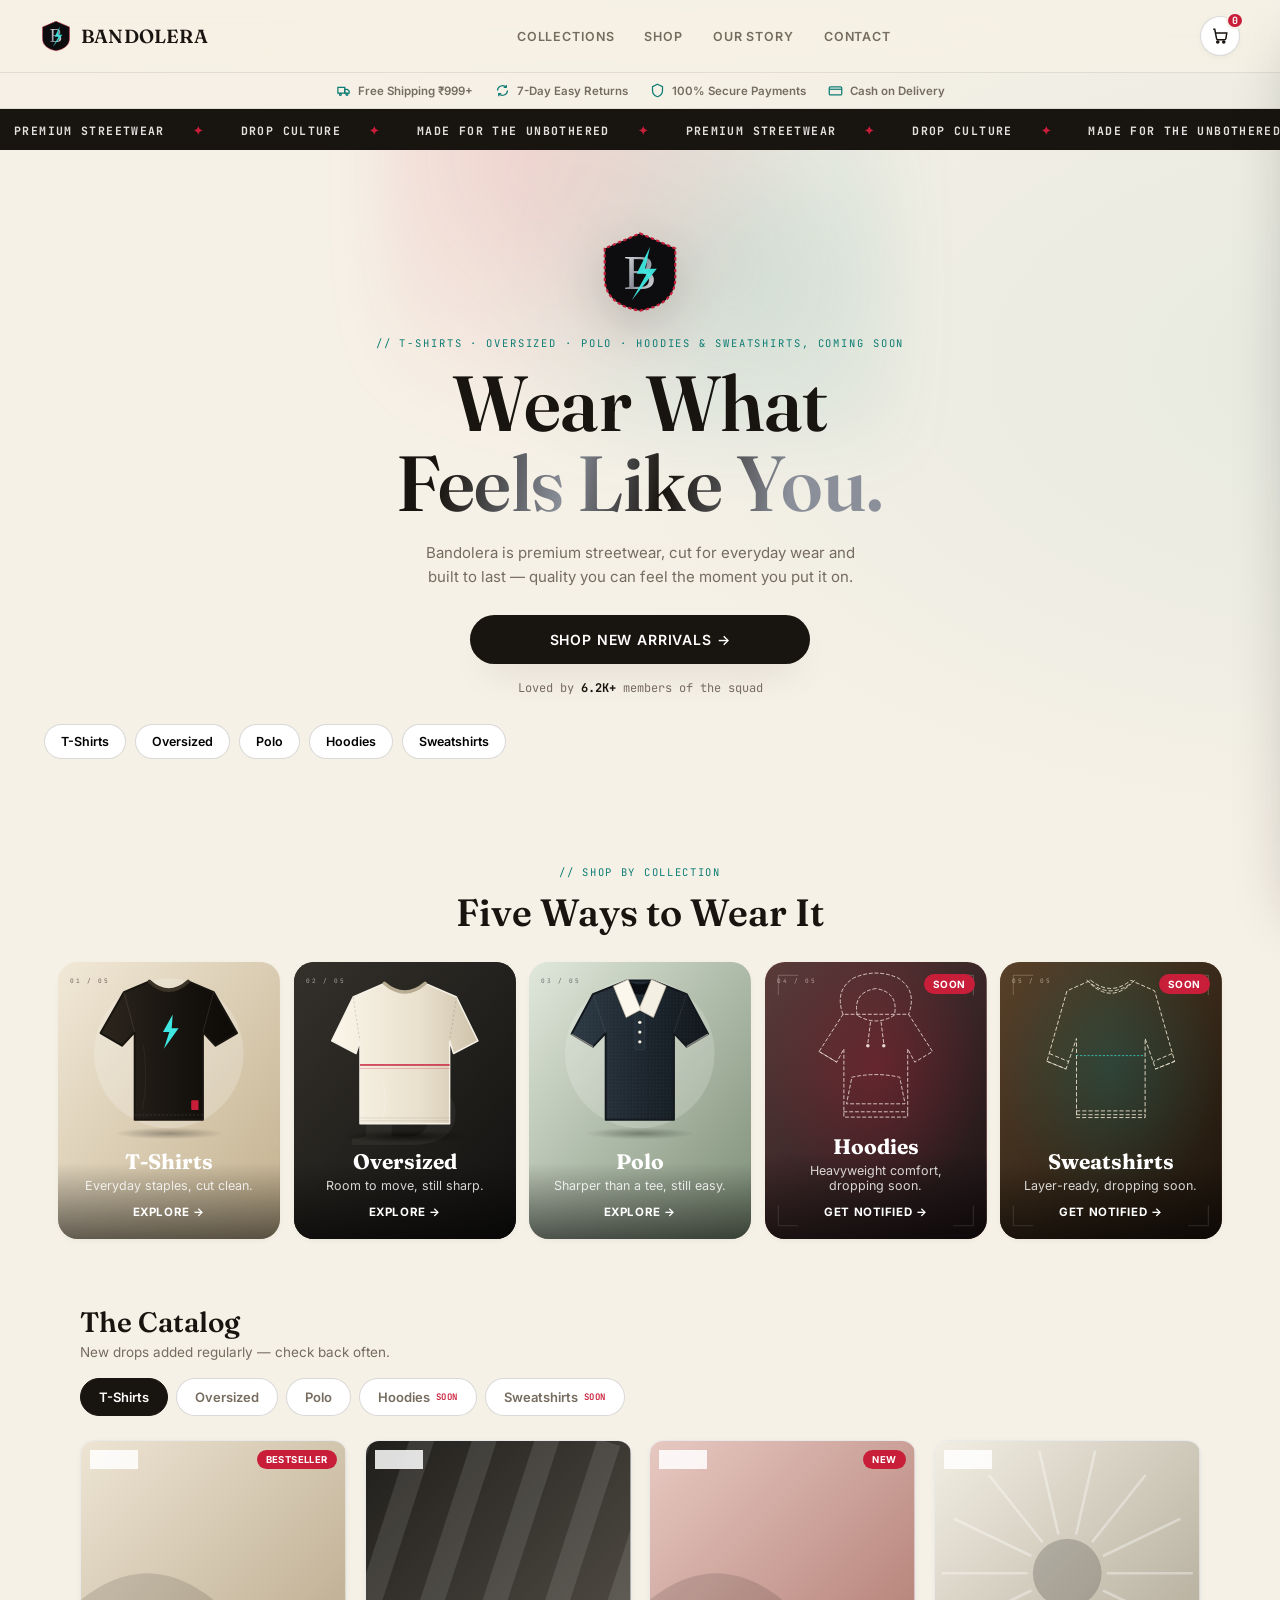
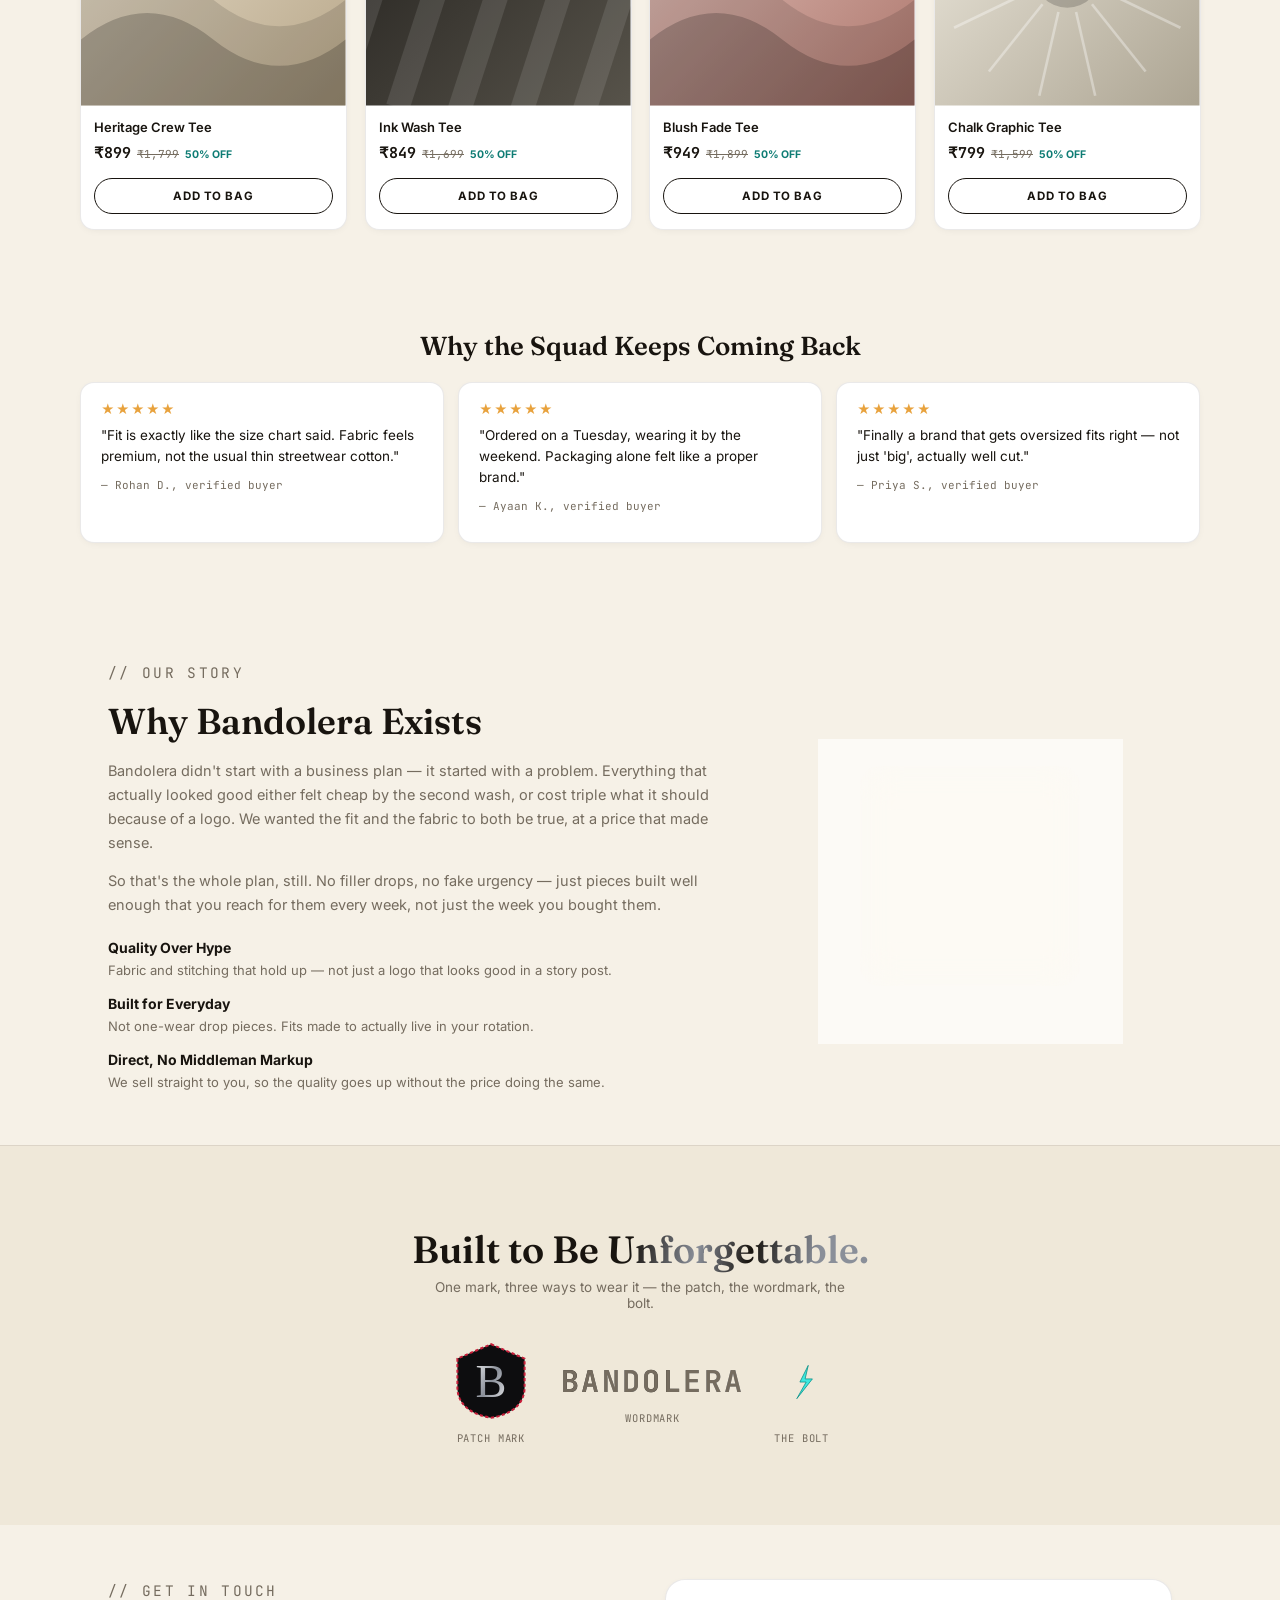
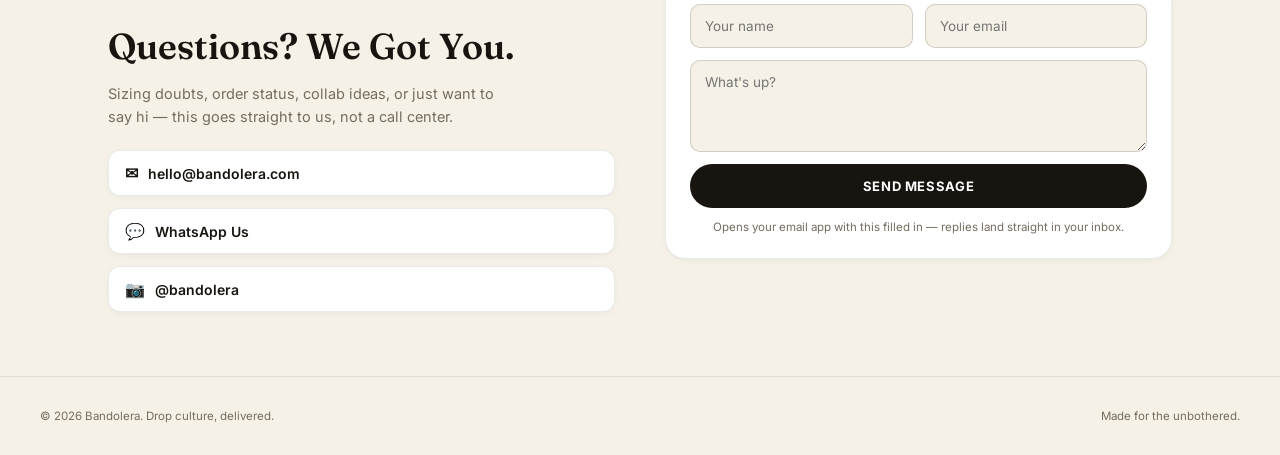
==== commit 71a44c95: "Update index.html" ====
--- a/index.html
+++ b/index.html
@@ -87,28 +87,32 @@
   <p class="eyebrow eyebrow--center">// Shop By Collection</p>
   <h2 class="collections__title">Five Ways to Wear It</h2>
   <div class="collections__grid">
-    <button class="collection-card art-sand" data-goto-tab="tshirt">
+    <button class="collection-card art-sand" data-goto-tab="tshirt" onclick="window.location='category.html?cat=tshirt'">
+      <svg class="cc-art" viewBox="0 0 400 500" preserveAspectRatio="xMidYMid slice" aria-hidden="true" xmlns="http://www.w3.org/2000/svg"><defs><linearGradient id="ccBg1" x1="0" y1="0" x2="1" y2="1"><stop offset="0" stop-color="#F1E8D7"/><stop offset="1" stop-color="#C2B08D"/></linearGradient><linearGradient id="ccFab1" x1="0" y1="0" x2="1" y2="0"><stop offset="0" stop-color="#2C261E"/><stop offset=".55" stop-color="#18140F"/><stop offset="1" stop-color="#0D0A07"/></linearGradient><radialGradient id="ccSh1" cx=".5" cy=".5" r=".5"><stop offset="0" stop-color="#000" stop-opacity=".3"/><stop offset="1" stop-color="#000" stop-opacity="0"/></radialGradient></defs><rect width="400" height="500" fill="url(#ccBg1)"/><text x="22" y="38" font-family="JetBrains Mono,ui-monospace,monospace" font-size="11" letter-spacing="3" fill="#18140F" opacity=".6">01 / 05</text><circle cx="200" cy="165" r="135" fill="#fff" opacity=".2"/><g transform="translate(24,-46) scale(0.88)"><ellipse cx="200" cy="404" rx="112" ry="12" fill="url(#ccSh1)"/><path d="M160 92 Q200 128 240 92 L292 114 L340 198 L296 224 L270 196 L270 376 L130 376 L130 196 L104 224 L60 198 L108 114 Z" fill="url(#ccFab1)" stroke="#18140F" stroke-width="4" stroke-linejoin="round"/><path d="M160 92 Q200 128 240 92" fill="none" stroke="#3B3328" stroke-width="7" stroke-linecap="round"/><path d="M108 114 L130 196 M292 114 L270 196" stroke="#F1E8D7" stroke-width="1" opacity=".22" fill="none"/><path d="M130 366 H270" stroke="#F1E8D7" stroke-width="1" stroke-dasharray="4 4" opacity=".28"/><path d="M148 222 Q158 292 146 356" stroke="#fff" stroke-width="1.2" opacity=".09" fill="none"/><path d="M208 160 L188 196 H201 L190 230 L220 188 H206 Z" fill="#3EE8E0"/><rect x="246" y="336" width="15" height="20" rx="2" fill="#C81E3A"/></g></svg>
       <div class="collection-card__body">
         <h3>T-Shirts</h3>
         <p>Everyday staples, cut clean.</p>
         <span class="collection-card__cta">Explore →</span>
       </div>
     </button>
-    <button class="collection-card art-ink" data-goto-tab="oversized">
+    <button class="collection-card art-ink" data-goto-tab="oversized" onclick="window.location='category.html?cat=oversized'">
+      <svg class="cc-art" viewBox="0 0 400 500" preserveAspectRatio="xMidYMid slice" aria-hidden="true" xmlns="http://www.w3.org/2000/svg"><defs><linearGradient id="ccBg2" x1="0" y1="0" x2="1" y2="1"><stop offset="0" stop-color="#34312B"/><stop offset="1" stop-color="#121110"/></linearGradient><linearGradient id="ccFab2" x1="0" y1="0" x2="1" y2="0"><stop offset="0" stop-color="#FBF6EA"/><stop offset=".6" stop-color="#E9E0CD"/><stop offset="1" stop-color="#CFC3AB"/></linearGradient><radialGradient id="ccSh2" cx=".5" cy=".5" r=".5"><stop offset="0" stop-color="#000" stop-opacity=".55"/><stop offset="1" stop-color="#000" stop-opacity="0"/></radialGradient></defs><rect width="400" height="500" fill="url(#ccBg2)"/><text x="22" y="38" font-family="JetBrains Mono,ui-monospace,monospace" font-size="11" letter-spacing="3" fill="#F6F1E7" opacity=".6">02 / 05</text><text x="200" y="330" text-anchor="middle" font-family="Georgia,serif" font-weight="700" font-size="300" fill="#F6F1E7" opacity=".05">B</text><g transform="translate(24,-46) scale(0.88)"><ellipse cx="200" cy="410" rx="128" ry="13" fill="url(#ccSh2)"/><path d="M158 96 Q200 132 242 96 L306 124 L350 214 L300 240 L292 214 L292 384 L108 384 L108 214 L100 240 L50 214 L94 124 Z" fill="url(#ccFab2)" stroke="#F6F1E7" stroke-width="3" stroke-linejoin="round"/><path d="M158 96 Q200 132 242 96" fill="none" stroke="#B8AC93" stroke-width="7" stroke-linecap="round"/><path d="M94 124 L108 214 M306 124 L292 214" stroke="#18140F" stroke-width="1.2" opacity=".25" stroke-dasharray="5 4" fill="none"/><path d="M108 372 H292 M108 378 H292" stroke="#18140F" stroke-width="1" opacity=".18"/><rect x="108" y="262" width="184" height="3" fill="#C81E3A"/><rect x="108" y="270" width="184" height="1" fill="#C81E3A" opacity=".5"/><path d="M156 300 Q166 340 154 372" stroke="#fff" stroke-width="2" opacity=".25" fill="none"/></g></svg>
       <div class="collection-card__body">
         <h3>Oversized</h3>
         <p>Room to move, still sharp.</p>
         <span class="collection-card__cta">Explore →</span>
       </div>
     </button>
-    <button class="collection-card art-olive" data-goto-tab="polo">
+    <button class="collection-card art-olive" data-goto-tab="polo" onclick="window.location='category.html?cat=polo'">
+      <svg class="cc-art" viewBox="0 0 400 500" preserveAspectRatio="xMidYMid slice" aria-hidden="true" xmlns="http://www.w3.org/2000/svg"><defs><linearGradient id="ccBg3" x1="0" y1="0" x2="1" y2="1"><stop offset="0" stop-color="#E0E8DB"/><stop offset="1" stop-color="#7C8D76"/></linearGradient><linearGradient id="ccFab3" x1="0" y1="0" x2="1" y2="0"><stop offset="0" stop-color="#2D3A45"/><stop offset=".55" stop-color="#1C252D"/><stop offset="1" stop-color="#11171C"/></linearGradient><radialGradient id="ccSh3" cx=".5" cy=".5" r=".5"><stop offset="0" stop-color="#000" stop-opacity=".3"/><stop offset="1" stop-color="#000" stop-opacity="0"/></radialGradient><pattern id="ccDots3" width="7" height="7" patternUnits="userSpaceOnUse"><circle cx="3.5" cy="3.5" r=".9" fill="#fff" opacity=".14"/></pattern><clipPath id="ccClip3"><path d="M150 100 L174 90 L226 90 L250 100 L296 118 L340 200 L296 226 L270 198 L270 376 L130 376 L130 198 L104 226 L60 200 L104 118 Z"/></clipPath></defs><rect width="400" height="500" fill="url(#ccBg3)"/><text x="22" y="38" font-family="JetBrains Mono,ui-monospace,monospace" font-size="11" letter-spacing="3" fill="#1C252D" opacity=".6">03 / 05</text><circle cx="200" cy="165" r="135" fill="#fff" opacity=".18"/><g transform="translate(24,-46) scale(0.88)"><ellipse cx="200" cy="404" rx="112" ry="12" fill="url(#ccSh3)"/><path d="M150 100 L174 90 L226 90 L250 100 L296 118 L340 200 L296 226 L270 198 L270 376 L130 376 L130 198 L104 226 L60 200 L104 118 Z" fill="url(#ccFab3)" stroke="#11171C" stroke-width="4" stroke-linejoin="round"/><rect x="40" y="80" width="320" height="310" fill="url(#ccDots3)" clip-path="url(#ccClip3)"/><path d="M174 90 Q200 106 226 90 L222 112 Q200 126 178 112 Z" fill="#0B0F13"/><rect x="190" y="146" width="20" height="86" rx="2" fill="#222D36" stroke="#3B4A56" stroke-width="1"/><path d="M254 102 L224 88 L198 150 L228 166 Z" fill="#F4EFE3" stroke="#C9C1AD" stroke-width="1.5" stroke-linejoin="round"/><path d="M146 102 L176 88 L202 150 L172 166 Z" fill="#FBF7EC" stroke="#C9C1AD" stroke-width="1.5" stroke-linejoin="round"/><circle cx="200" cy="176" r="3.4" fill="#F4EFE3"/><circle cx="200" cy="196" r="3.4" fill="#F4EFE3"/><circle cx="200" cy="216" r="3.4" fill="#F4EFE3"/><path d="M104 118 L130 198 M296 118 L270 198" stroke="#fff" stroke-width="1" opacity=".16" fill="none"/><path d="M60 200 L104 226 M340 200 L296 226" stroke="#F4EFE3" stroke-width="3" opacity=".5"/></g></svg>
       <div class="collection-card__body">
         <h3>Polo</h3>
         <p>Sharper than a tee, still easy.</p>
         <span class="collection-card__cta">Explore →</span>
       </div>
     </button>
-    <button class="collection-card art-blush" data-goto-tab="hoodie">
+    <button class="collection-card art-blush" data-goto-tab="hoodie" onclick="window.location='category.html?cat=hoodie'">
+      <svg class="cc-art" viewBox="0 0 400 500" preserveAspectRatio="xMidYMid slice" aria-hidden="true" xmlns="http://www.w3.org/2000/svg"><defs><linearGradient id="ccBg4" x1="0" y1="0" x2="1" y2="1"><stop offset="0" stop-color="#5A3B3A"/><stop offset="1" stop-color="#1D1315"/></linearGradient><radialGradient id="ccGl4" cx=".5" cy=".38" r=".5"><stop offset="0" stop-color="#C81E3A" stop-opacity=".28"/><stop offset="1" stop-color="#C81E3A" stop-opacity="0"/></radialGradient></defs><rect width="400" height="500" fill="url(#ccBg4)"/><text x="22" y="38" font-family="JetBrains Mono,ui-monospace,monospace" font-size="11" letter-spacing="3" fill="#F3E6E0" opacity=".6">04 / 05</text><rect width="400" height="500" fill="url(#ccGl4)"/><path d="M24 60 V24 H60 M376 60 V24 H340 M24 440 V476 H60 M376 440 V476 H340" stroke="#F3E6E0" stroke-width="1.5" opacity=".3" fill="none"/><g transform="translate(40,-24) scale(0.8)" opacity=".92"><path d="M126 148 L72 232 L112 256 L128 226 L128 380 L272 380 L272 226 L288 256 L328 232 L274 148 Z" fill="none" stroke="#F3E6E0" stroke-width="2" stroke-dasharray="7 6" stroke-linecap="round" stroke-linejoin="round" fill="#F3E6E0" fill-opacity=".05"/><path d="M126 148 Q106 94 150 66 Q200 44 250 66 Q294 94 274 148" fill="none" stroke="#F3E6E0" stroke-width="2" stroke-dasharray="7 6" stroke-linecap="round" stroke-linejoin="round" fill="#F3E6E0" fill-opacity=".05"/><path d="M158 150 Q148 98 200 90 Q252 98 242 150 Q200 176 158 150 Z" fill="none" stroke="#F3E6E0" stroke-width="2" stroke-dasharray="7 6" stroke-linecap="round" stroke-linejoin="round" fill="#000" fill-opacity=".28"/><path d="M188 166 L182 214 M212 166 L218 214" fill="none" stroke="#F3E6E0" stroke-width="2" stroke-dasharray="7 6" stroke-linecap="round" stroke-linejoin="round"/><circle cx="182" cy="219" r="4" fill="#F3E6E0"/><circle cx="218" cy="219" r="4" fill="#F3E6E0"/><path d="M146 290 Q200 278 254 290 L266 350 L134 350 Z" fill="none" stroke="#F3E6E0" stroke-width="2" stroke-dasharray="7 6" stroke-linecap="round" stroke-linejoin="round"/><path d="M128 368 H272 M72 232 L112 256" fill="none" stroke="#F3E6E0" stroke-width="2" stroke-dasharray="7 6" stroke-linecap="round" stroke-linejoin="round"/></g></svg>
       <span class="collection-card__soon">Soon</span>
       <div class="collection-card__body">
         <h3>Hoodies</h3>
@@ -116,7 +120,8 @@
         <span class="collection-card__cta">Get Notified →</span>
       </div>
     </button>
-    <button class="collection-card art-cocoa" data-goto-tab="sweatshirt">
+    <button class="collection-card art-cocoa" data-goto-tab="sweatshirt" onclick="window.location='category.html?cat=sweatshirt'">
+      <svg class="cc-art" viewBox="0 0 400 500" preserveAspectRatio="xMidYMid slice" aria-hidden="true" xmlns="http://www.w3.org/2000/svg"><defs><linearGradient id="ccBg5" x1="0" y1="0" x2="1" y2="1"><stop offset="0" stop-color="#58412A"/><stop offset="1" stop-color="#1B130B"/></linearGradient><radialGradient id="ccGl5" cx=".5" cy=".38" r=".5"><stop offset="0" stop-color="#0E7C74" stop-opacity=".30"/><stop offset="1" stop-color="#0E7C74" stop-opacity="0"/></radialGradient></defs><rect width="400" height="500" fill="url(#ccBg5)"/><text x="22" y="38" font-family="JetBrains Mono,ui-monospace,monospace" font-size="11" letter-spacing="3" fill="#F1E6D2" opacity=".6">05 / 05</text><rect width="400" height="500" fill="url(#ccGl5)"/><path d="M24 60 V24 H60 M376 60 V24 H340 M24 440 V476 H60 M376 440 V476 H340" stroke="#F1E6D2" stroke-width="1.5" opacity=".3" fill="none"/><g transform="translate(28,-46) scale(0.86)" opacity=".92"><path d="M158 92 Q200 126 242 92 L292 114 L334 262 L294 278 L272 214 L272 380 L128 380 L128 214 L106 278 L66 262 L108 114 Z" fill="none" stroke="#F1E6D2" stroke-width="2" stroke-dasharray="7 6" stroke-linecap="round" stroke-linejoin="round" fill="#F1E6D2" fill-opacity=".05"/><path d="M150 92 Q200 136 250 92" fill="none" stroke="#F1E6D2" stroke-width="2" stroke-dasharray="7 6" stroke-linecap="round" stroke-linejoin="round"/><path d="M158 100 Q200 138 242 100" fill="none" stroke="#F1E6D2" stroke-width="2" stroke-dasharray="7 6" stroke-linecap="round" stroke-linejoin="round"/><path d="M66 262 L106 278 M72 246 L110 262 M334 262 L294 278 M328 246 L290 262" fill="none" stroke="#F1E6D2" stroke-width="2" stroke-dasharray="7 6" stroke-linecap="round" stroke-linejoin="round"/><path d="M128 366 H272 M128 374 H272" fill="none" stroke="#F1E6D2" stroke-width="2" stroke-dasharray="7 6" stroke-linecap="round" stroke-linejoin="round"/><path d="M128 250 H272" fill="none" stroke="#3EE8E0" stroke-width="2" stroke-dasharray="3 5" stroke-linecap="round" opacity=".8"/></g></svg>
       <span class="collection-card__soon">Soon</span>
       <div class="collection-card__body">
         <h3>Sweatshirts</h3>
@@ -227,14 +232,14 @@
       <h2>Questions? We Got You.</h2>
       <p>Sizing doubts, order status, collab ideas, or just want to say hi — this goes straight to us, not a call center.</p>
       <div class="contact__links">
-        <a href="mailto:contact@bandolera.com" class="contact__link">
-          <span class="contact__icon">✉</span> contact@bandolera.com
+        <a href="mailto:hello@bandolera.com" class="contact__link">
+          <span class="contact__icon">✉</span> hello@bandolera.com
         </a>
-        <a href="https://walink.me/vj0bl9" class="contact__link" target="_blank" rel="noopener">
+        <a href="https://wa.me/910000000000" class="contact__link" target="_blank" rel="noopener">
           <span class="contact__icon">💬</span> WhatsApp Us
         </a>
-        <a href="https://www.instagram.com/bandolera__official?stkn=MTR6eTNtejkzaTluaQ==" class="contact__link" target="_blank" rel="noopener">
-          <span class="contact__icon">📷</span> @bandolera__official
+        <a href="https://instagram.com/bandolera" class="contact__link" target="_blank" rel="noopener">
+          <span class="contact__icon">📷</span> @bandolera
         </a>
       </div>
     </div>
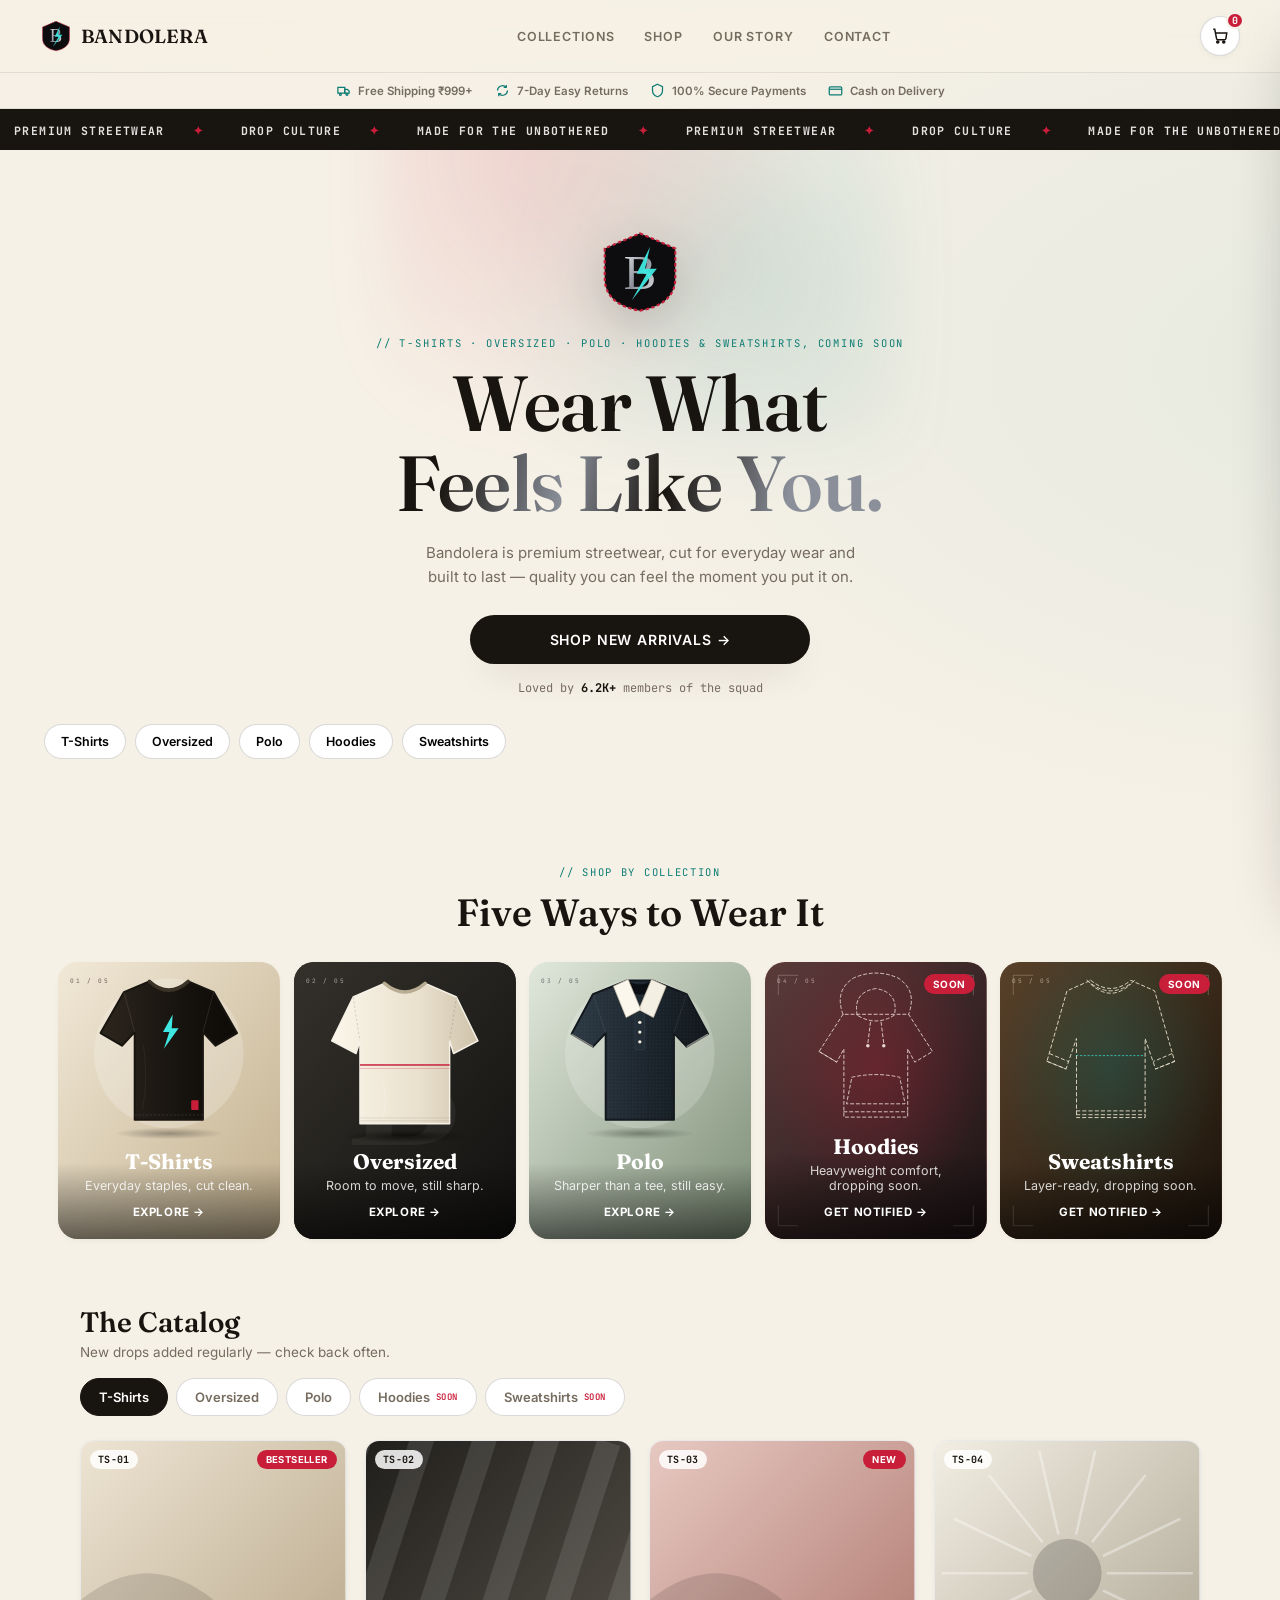
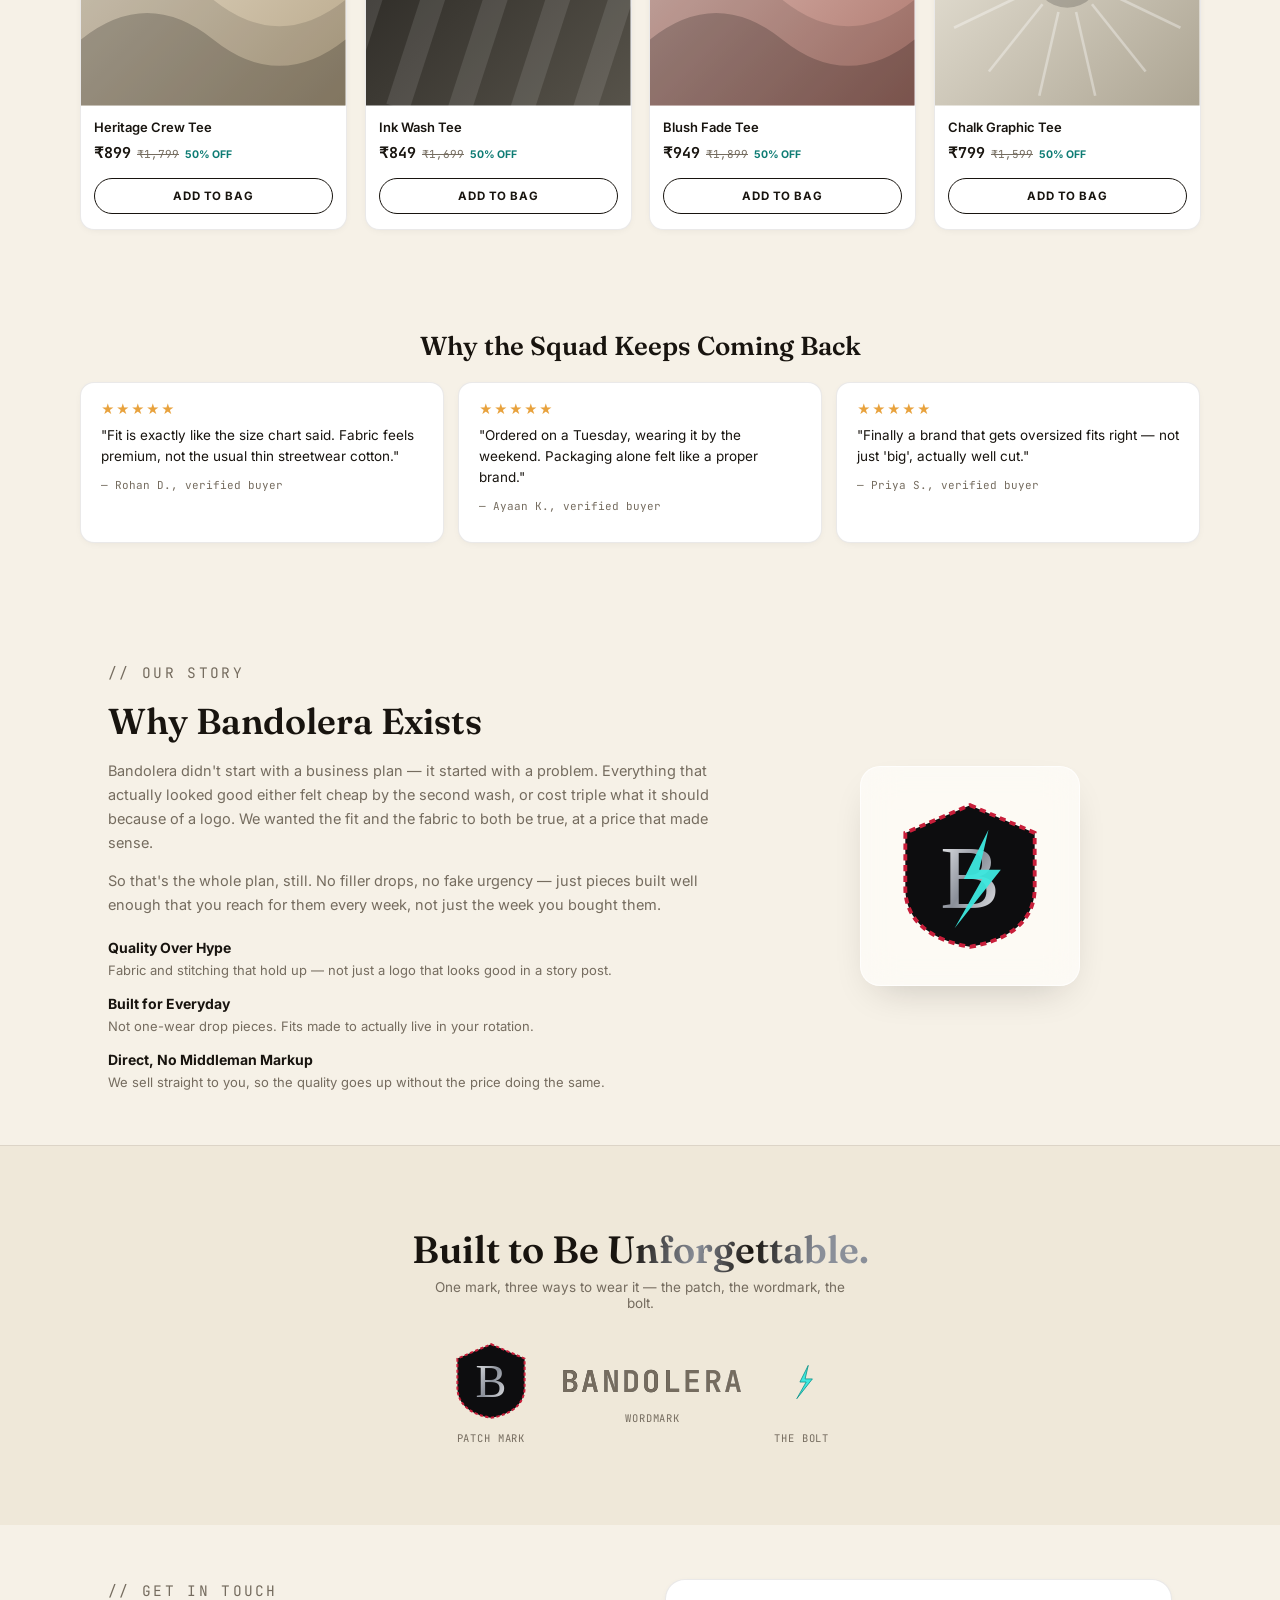
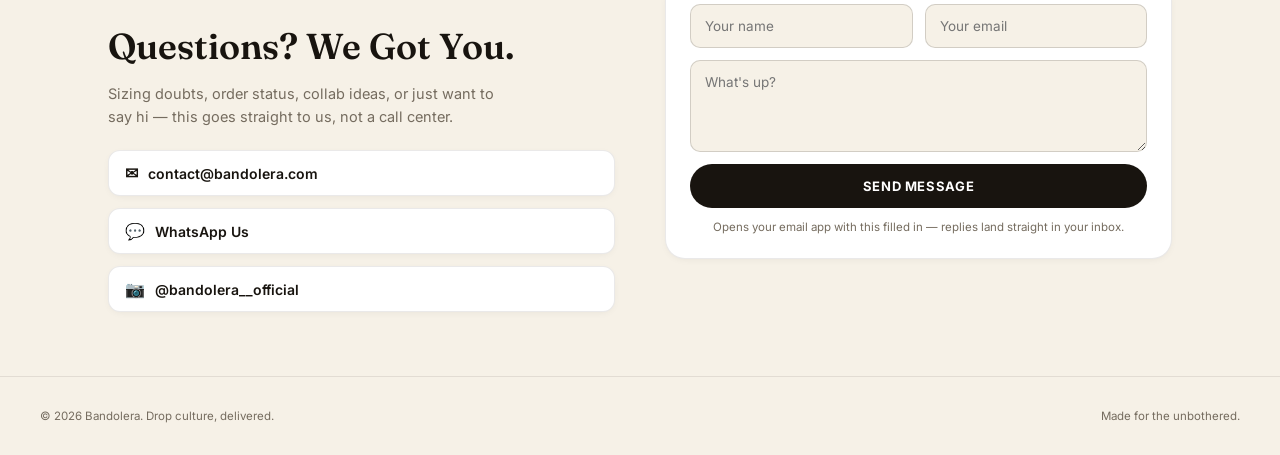
==== commit 79b6b7e9: "Update index.html" ====
--- a/index.html
+++ b/index.html
@@ -232,14 +232,14 @@
       <h2>Questions? We Got You.</h2>
       <p>Sizing doubts, order status, collab ideas, or just want to say hi — this goes straight to us, not a call center.</p>
       <div class="contact__links">
-        <a href="mailto:hello@bandolera.com" class="contact__link">
-          <span class="contact__icon">✉</span> hello@bandolera.com
+        <a href="mailto:contact@bandolera.com" class="contact__link">
+          <span class="contact__icon">✉</span> contact@bandolera.com
         </a>
-        <a href="https://wa.me/910000000000" class="contact__link" target="_blank" rel="noopener">
+        <a href="https://walink.me/0yh88d" class="contact__link" target="_blank" rel="noopener">
           <span class="contact__icon">💬</span> WhatsApp Us
         </a>
-        <a href="https://instagram.com/bandolera" class="contact__link" target="_blank" rel="noopener">
-          <span class="contact__icon">📷</span> @bandolera
+        <a href="https://www.instagram.com/bandolera__official?stkn=MTR6eTNtejkzaTluaQ==" class="contact__link" target="_blank" rel="noopener">
+          <span class="contact__icon">📷</span> @bandolera__official
         </a>
       </div>
     </div>
--- a/style.css
+++ b/style.css
@@ -602,3 +602,8 @@
 .addr-actions{ display:flex; gap:10px; margin-top:12px; }
 .addr-cancel{ background:none; border:1px solid var(--line-strong); border-radius:26px; padding:14px 20px; font-weight:600; font-size:13px; color: var(--ink); }
 .addr-pay{ flex:1; background: var(--ink); color:#fff; border:none; border-radius:26px; padding:14px; font-weight:700; font-size:13.5px; text-transform:uppercase; letter-spacing:.04em; }
+
+/* ================= COLLECTION CARD ARTWORK ================= */
+.cc-art{ position:absolute; inset:0; width:100%; height:100%; z-index:0; display:block; transition: transform .6s cubic-bezier(.2,.7,.2,1); }
+.collection-card:hover .cc-art{ transform: scale(1.045); }
+.collection-card__soon, .collection-card__body{ z-index:2; }
